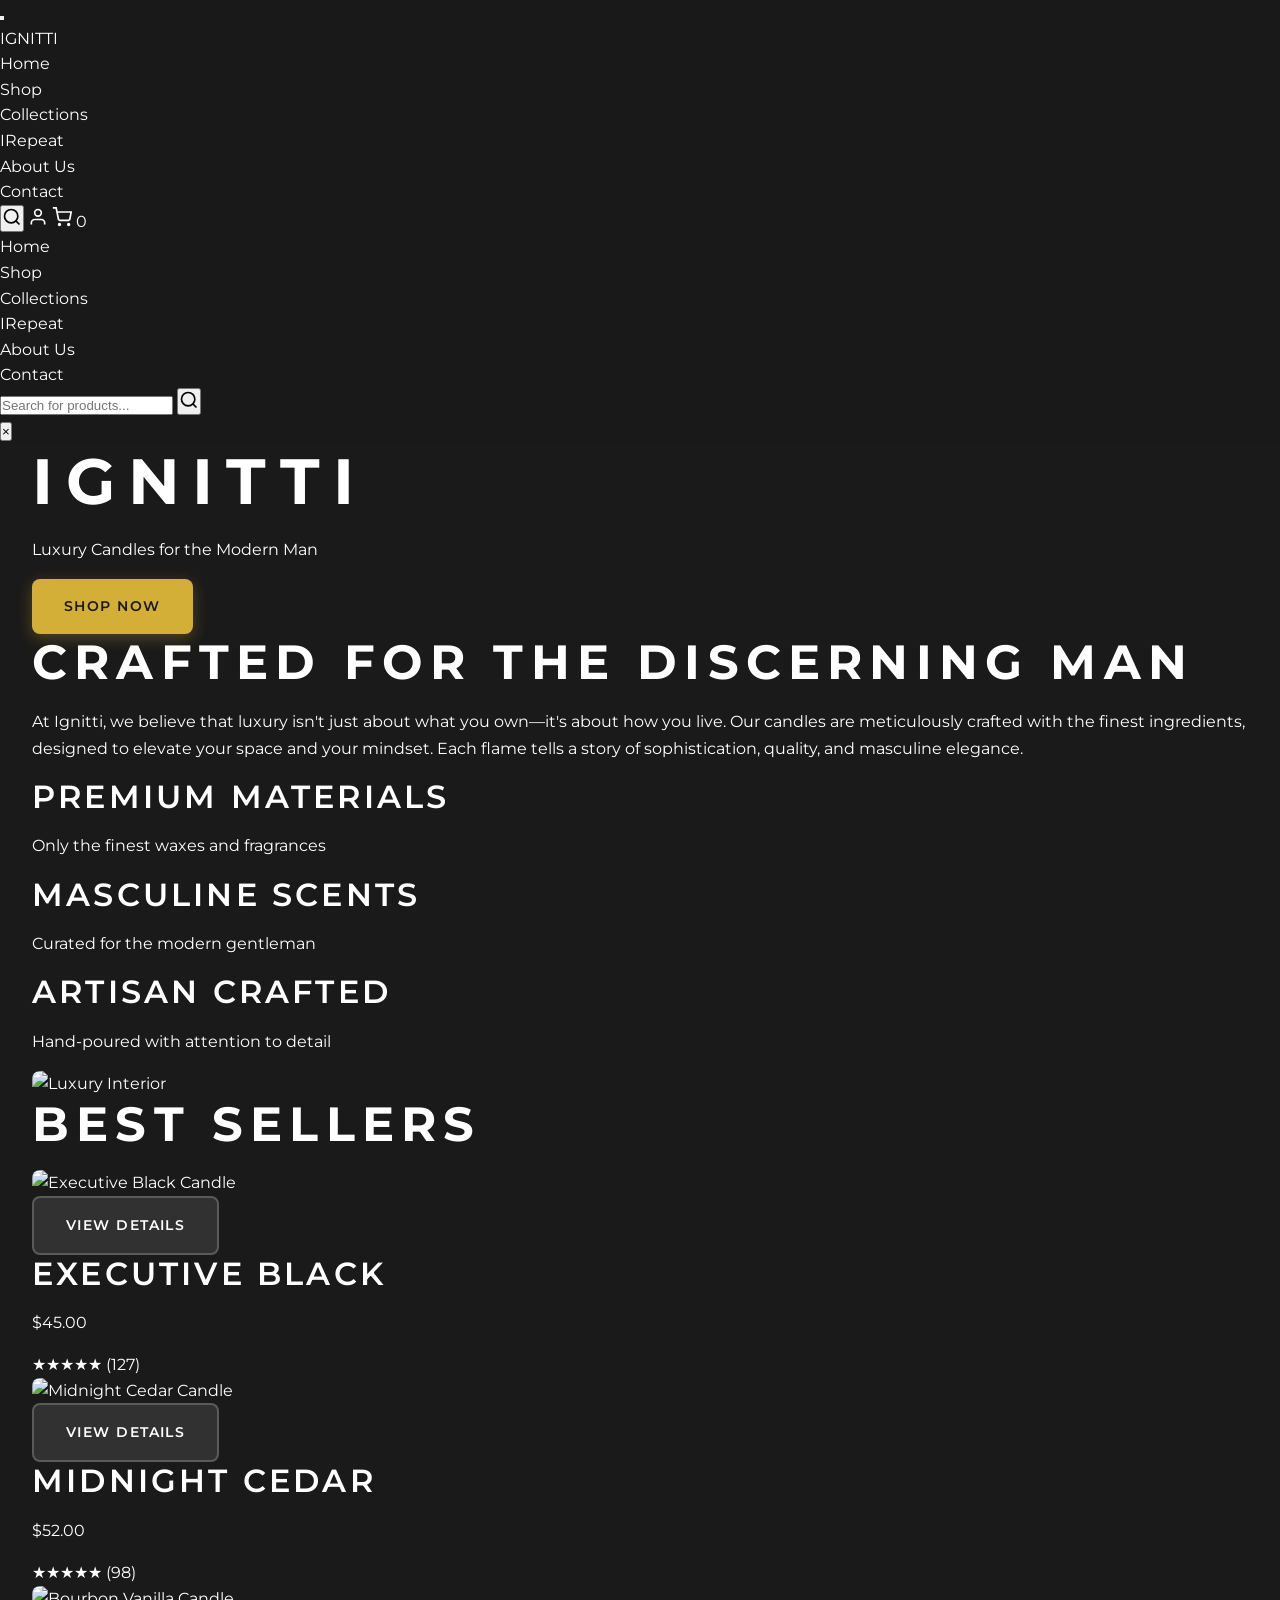
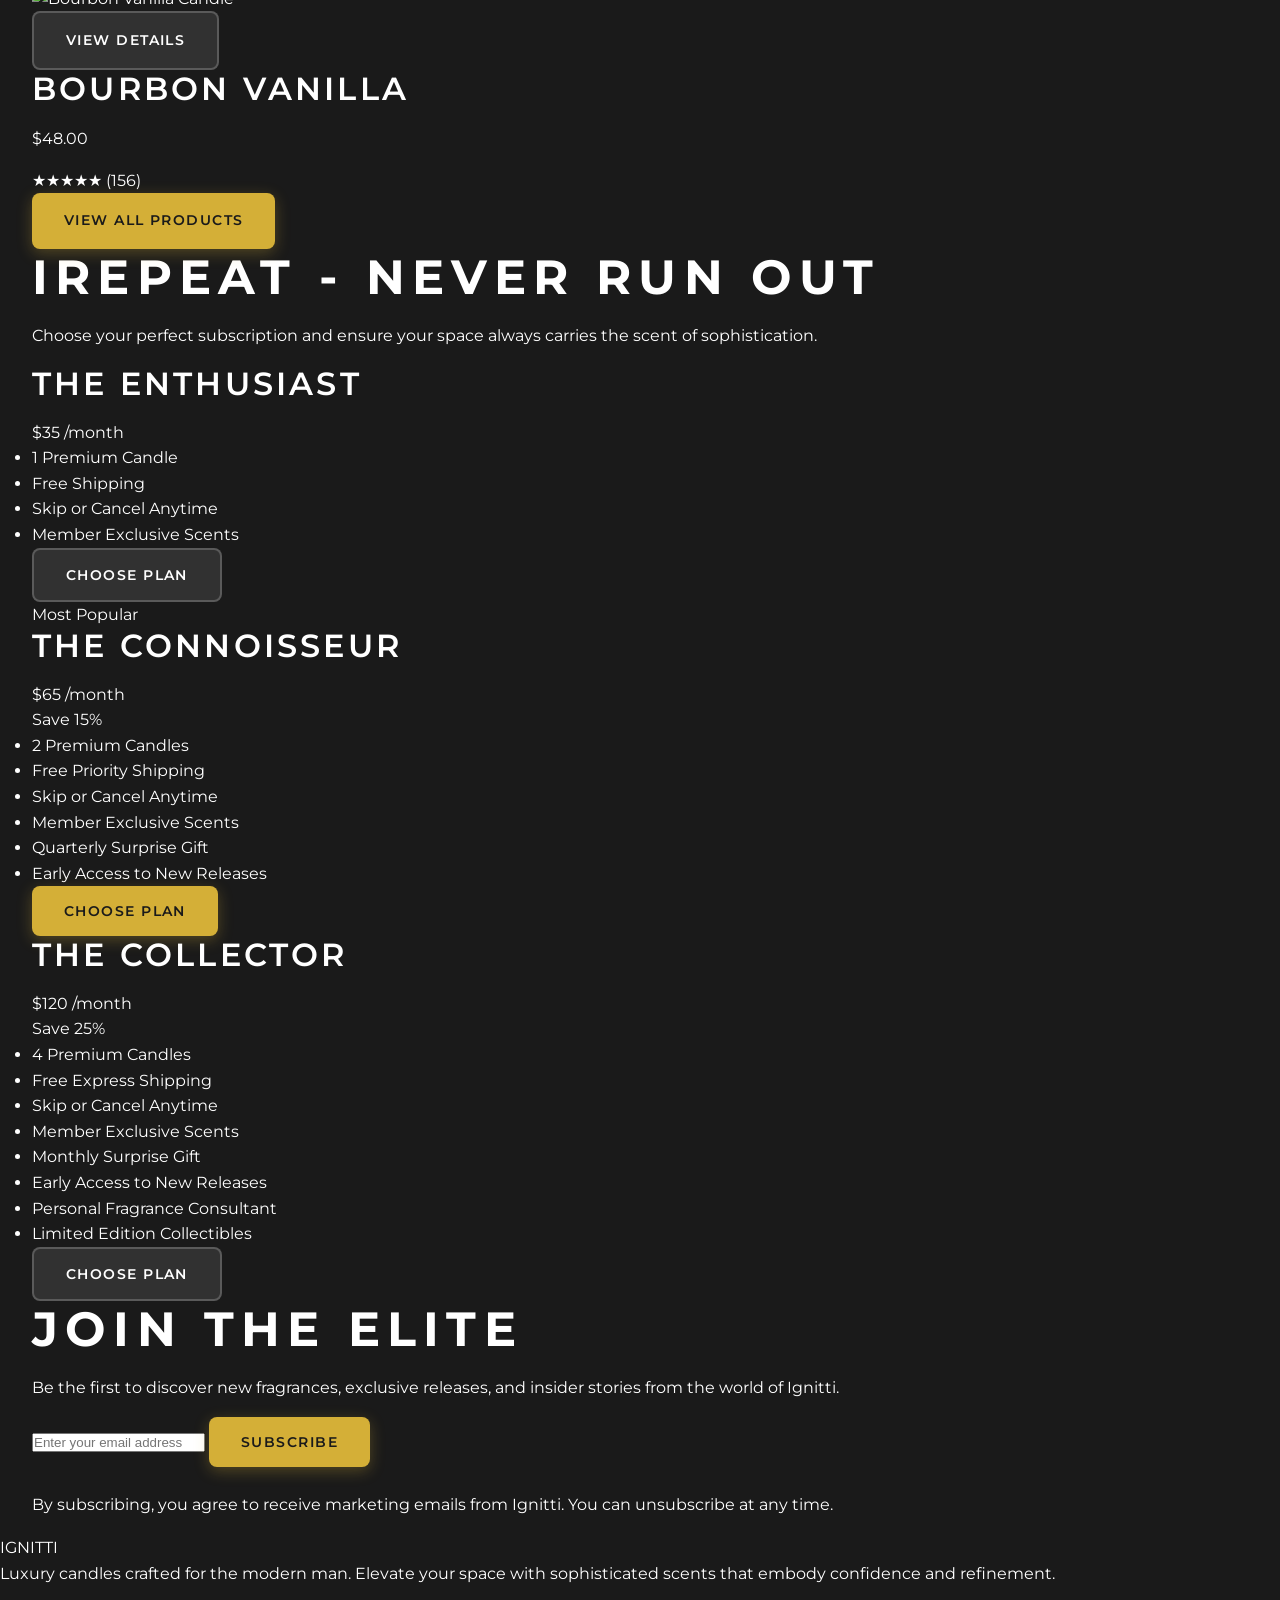
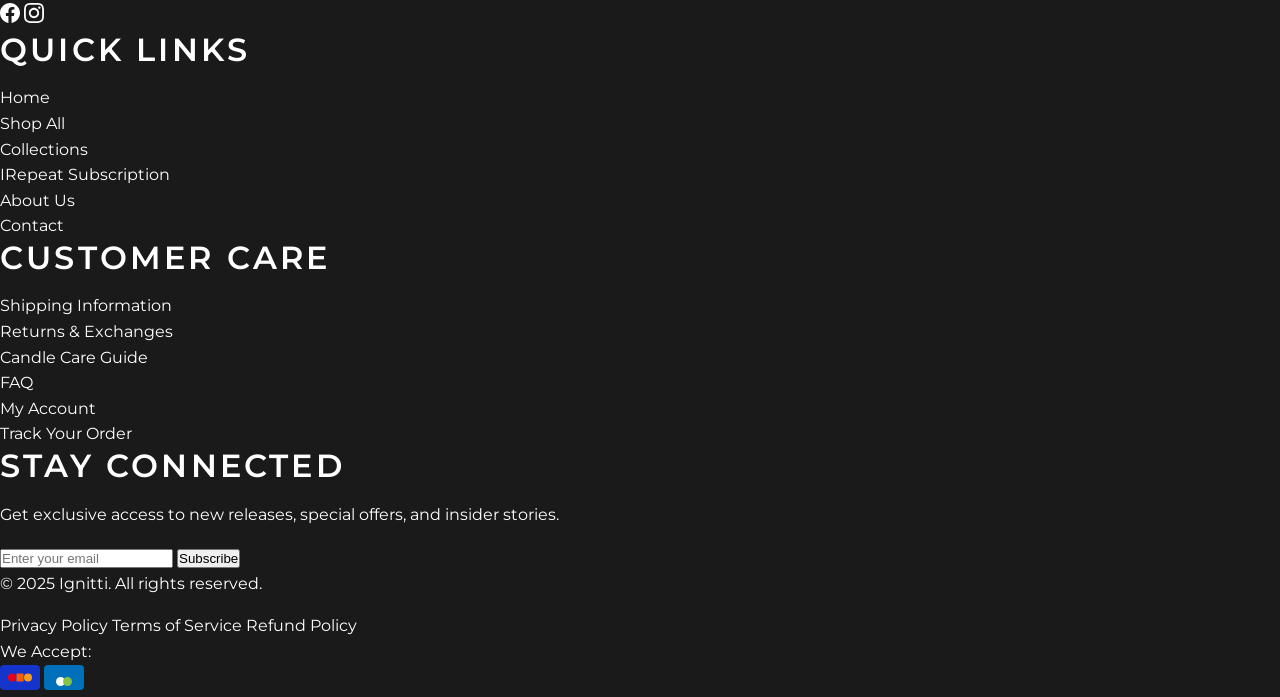
==== index.html @ 4b08cf84 "Set up basic website structure for selling luxury candles online Adds initial HTML structure, CSS li" ====
<!doctype html>
<html class="no-js" lang="en">
  <head>
    <meta charset="utf-8">
    <meta http-equiv="X-UA-Compatible" content="IE=edge">
    <meta name="viewport" content="width=device-width,initial-scale=1">
    <meta name="theme-color" content="#1a1a1a">
    
    <title>IGNITTI - Luxury Candles for the Modern Man</title>
    <meta name="description" content="Luxury candles crafted for the modern man. Elevate your space with sophisticated scents that embody confidence and refinement.">
    
    <link href="https://fonts.googleapis.com/css2?family=Montserrat:wght@300;400;500;600;700&family=Playfair+Display:wght@400;500;600&display=swap" rel="stylesheet">
    <link rel="stylesheet" href="assets/base.css">
    
    <script>document.documentElement.className = document.documentElement.className.replace('no-js', 'js');</script>
  </head>

  <body class="gradient">
    <!-- Header -->
    <header class="site-header" id="shopify-section-header">
      <div class="header-container">
        <div class="header-content">
          <!-- Mobile Menu Toggle -->
          <button class="mobile-menu-toggle" aria-label="Toggle navigation">
            <span class="hamburger-line"></span>
            <span class="hamburger-line"></span>
            <span class="hamburger-line"></span>
          </button>
          
          <!-- Logo -->
          <div class="header-logo">
            <a href="/" class="logo-link">
              <span class="logo-text">IGNITTI</span>
            </a>
          </div>
          
          <!-- Navigation -->
          <nav class="header-nav" role="navigation">
            <ul class="nav-list">
              <li class="nav-item">
                <a href="/" class="nav-link active">Home</a>
              </li>
              <li class="nav-item">
                <a href="#" class="nav-link">Shop</a>
              </li>
              <li class="nav-item">
                <a href="#" class="nav-link">Collections</a>
              </li>
              <li class="nav-item">
                <a href="#" class="nav-link">IRepeat</a>
              </li>
              <li class="nav-item">
                <a href="#" class="nav-link">About Us</a>
              </li>
              <li class="nav-item">
                <a href="#" class="nav-link">Contact</a>
              </li>
            </ul>
          </nav>
          
          <!-- Header Actions -->
          <div class="header-actions">
            <!-- Search -->
            <button class="header-action search-toggle" aria-label="Search">
              <svg width="20" height="20" viewBox="0 0 24 24" fill="none" stroke="currentColor" stroke-width="2">
                <circle cx="11" cy="11" r="8"></circle>
                <path d="m21 21-4.35-4.35"></path>
              </svg>
            </button>
            
            <!-- Account -->
            <a href="#" class="header-action" aria-label="Account">
              <svg width="20" height="20" viewBox="0 0 24 24" fill="none" stroke="currentColor" stroke-width="2">
                <path d="M20 21v-2a4 4 0 0 0-4-4H8a4 4 0 0 0-4 4v2"></path>
                <circle cx="12" cy="7" r="4"></circle>
              </svg>
            </a>
            
            <!-- Cart -->
            <a href="#" class="header-action cart-link" aria-label="Cart">
              <svg width="20" height="20" viewBox="0 0 24 24" fill="none" stroke="currentColor" stroke-width="2">
                <path d="M9 22C9.55228 22 10 21.5523 10 21C10 20.4477 9.55228 20 9 20C8.44772 20 8 20.4477 8 21C8 21.5523 8.44772 22 9 22Z"></path>
                <path d="M20 22C20.5523 22 21 21.5523 21 21C21 20.4477 20.5523 20 20 20C19.4477 20 19 20.4477 19 21C19 21.5523 19.4477 22 20 22Z"></path>
                <path d="M1 1H5L7.68 14.39C7.77144 14.8504 8.02191 15.264 8.38755 15.5583C8.75318 15.8526 9.2107 16.009 9.68 16H19.4C19.8693 16.009 20.3268 15.8526 20.6925 15.5583C21.0581 15.264 21.3086 14.8504 21.4 14.39L23 6H6"></path>
              </svg>
              <span class="cart-count" id="cart-count">0</span>
            </a>
          </div>
        </div>
      </div>
      
      <!-- Mobile Navigation Overlay -->
      <div class="mobile-nav-overlay">
        <div class="mobile-nav-content">
          <ul class="mobile-nav-list">
            <li class="mobile-nav-item">
              <a href="/" class="mobile-nav-link">Home</a>
            </li>
            <li class="mobile-nav-item">
              <a href="#" class="mobile-nav-link">Shop</a>
            </li>
            <li class="mobile-nav-item">
              <a href="#" class="mobile-nav-link">Collections</a>
            </li>
            <li class="mobile-nav-item">
              <a href="#" class="mobile-nav-link">IRepeat</a>
            </li>
            <li class="mobile-nav-item">
              <a href="#" class="mobile-nav-link">About Us</a>
            </li>
            <li class="mobile-nav-item">
              <a href="#" class="mobile-nav-link">Contact</a>
            </li>
          </ul>
        </div>
      </div>
      
      <!-- Search Overlay -->
      <div class="search-overlay">
        <div class="search-content">
          <form class="search-form">
            <input type="search" 
                   placeholder="Search for products..." 
                   class="search-input"
                   autocomplete="off">
            <button type="submit" class="search-submit">
              <svg width="20" height="20" viewBox="0 0 24 24" fill="none" stroke="currentColor" stroke-width="2">
                <circle cx="11" cy="11" r="8"></circle>
                <path d="m21 21-4.35-4.35"></path>
              </svg>
            </button>
          </form>
          <button class="search-close" aria-label="Close search">×</button>
        </div>
      </div>
    </header>

    <main id="MainContent" class="content-for-layout focus-none" role="main" tabindex="-1">
      <!-- Hero Section -->
      <section class="hero-section" style="background-image: url('https://pixabay.com/get/g760ccb6429162df9e33707add3f761a91736d574242bcb1220f32f20415965ff10d058bb8c8031f6fa011630a4838ab74e109e47c470d92a07f0579962cf11f6_1280.jpg');">
        <div class="hero-overlay"></div>
        <div class="hero-content">
          <div class="container">
            <h1 class="hero-title">IGNITTI</h1>
            <p class="hero-subtitle">Luxury Candles for the Modern Man</p>
            <a href="#" class="btn btn-primary hero-cta">SHOP NOW</a>
          </div>
        </div>
      </section>

      <!-- Brand Intro Section -->
      <section class="brand-intro">
        <div class="container">
          <div class="brand-intro-content">
            <div class="brand-intro-text">
              <h2 class="section-title">Crafted for the Discerning Man</h2>
              <p class="section-description">
                At Ignitti, we believe that luxury isn't just about what you own—it's about how you live. Our candles are meticulously crafted with the finest ingredients, designed to elevate your space and your mindset. Each flame tells a story of sophistication, quality, and masculine elegance.
              </p>
              <div class="brand-values">
                <div class="value-item">
                  <h3>Premium Materials</h3>
                  <p>Only the finest waxes and fragrances</p>
                </div>
                <div class="value-item">
                  <h3>Masculine Scents</h3>
                  <p>Curated for the modern gentleman</p>
                </div>
                <div class="value-item">
                  <h3>Artisan Crafted</h3>
                  <p>Hand-poured with attention to detail</p>
                </div>
              </div>
            </div>
            <div class="brand-intro-image">
              <img src="https://pixabay.com/get/g0f8b012115de19234bd795aa81d985ce238e883dfae59824abcea5a19ccbf6aecc9e07775141aba9920651a6ae1cbbd40021f6e8ccf64f2b0e984de5e15c0a01_1280.jpg" alt="Luxury Interior" loading="lazy">
            </div>
          </div>
        </div>
      </section>

      <!-- Best Sellers Section -->
      <section class="best-sellers">
        <div class="container">
          <h2 class="section-title">Best Sellers</h2>
          <div class="products-grid">
            <!-- Product 1 -->
            <div class="product-card" data-aos="fade-up">
              <div class="product-image">
                <img src="https://pixabay.com/get/gfad2136b58a455806a11e97ce302661b7de94f94d4b7ec33eda41446ecce314e3939afc8419e80cc8cde7f511d921dc622987f04da41d285f77b34433b2740c7_1280.jpg" alt="Executive Black Candle" loading="lazy">
                <div class="product-overlay">
                  <a href="#" class="btn btn-secondary">View Details</a>
                </div>
              </div>
              <div class="product-info">
                <h3 class="product-title">Executive Black</h3>
                <p class="product-price">$45.00</p>
                <div class="product-rating">
                  <span class="stars">★★★★★</span>
                  <span class="rating-count">(127)</span>
                </div>
              </div>
            </div>

            <!-- Product 2 -->
            <div class="product-card" data-aos="fade-up" data-aos-delay="100">
              <div class="product-image">
                <img src="https://pixabay.com/get/g6765cbb170ac3a269ec888f4ce2f3f0dac735533a491534e5c188cdf6b23c892e2c55381898f4cfbe1ac9d137a6fd9c4be6a2cf93b1403fdb5b35bbee3f8f0c6_1280.jpg" alt="Midnight Cedar Candle" loading="lazy">
                <div class="product-overlay">
                  <a href="#" class="btn btn-secondary">View Details</a>
                </div>
              </div>
              <div class="product-info">
                <h3 class="product-title">Midnight Cedar</h3>
                <p class="product-price">$52.00</p>
                <div class="product-rating">
                  <span class="stars">★★★★★</span>
                  <span class="rating-count">(98)</span>
                </div>
              </div>
            </div>

            <!-- Product 3 -->
            <div class="product-card" data-aos="fade-up" data-aos-delay="200">
              <div class="product-image">
                <img src="https://pixabay.com/get/g2a460eb59f692f551041140379dee455f74b11841d9c055c6915541e4eeec5ba59bde92e7e3225d748c68cc944bea58c2d3622dba932f5e2c3636b557e072be4_1280.jpg" alt="Bourbon Vanilla Candle" loading="lazy">
                <div class="product-overlay">
                  <a href="#" class="btn btn-secondary">View Details</a>
                </div>
              </div>
              <div class="product-info">
                <h3 class="product-title">Bourbon Vanilla</h3>
                <p class="product-price">$48.00</p>
                <div class="product-rating">
                  <span class="stars">★★★★★</span>
                  <span class="rating-count">(156)</span>
                </div>
              </div>
            </div>
          </div>
          <div class="section-cta">
            <a href="#" class="btn btn-primary">View All Products</a>
          </div>
        </div>
      </section>

      <!-- Subscription Tiers Section -->
      <section class="subscription-tiers">
        <div class="container">
          <div class="section-header">
            <h2 class="section-title">IRepeat - Never Run Out</h2>
            <p class="section-description">
              Choose your perfect subscription and ensure your space always carries the scent of sophistication.
            </p>
          </div>
          
          <div class="tiers-grid">
            <!-- The Enthusiast -->
            <div class="tier-card">
              <div class="tier-header">
                <h3 class="tier-name">The Enthusiast</h3>
                <div class="tier-price">
                  <span class="price">$35</span>
                  <span class="period">/month</span>
                </div>
              </div>
              <div class="tier-features">
                <ul>
                  <li>1 Premium Candle</li>
                  <li>Free Shipping</li>
                  <li>Skip or Cancel Anytime</li>
                  <li>Member Exclusive Scents</li>
                </ul>
              </div>
              <button class="btn btn-secondary tier-btn">Choose Plan</button>
            </div>
            
            <!-- The Connoisseur (Most Popular) -->
            <div class="tier-card tier-popular">
              <div class="popular-badge">Most Popular</div>
              <div class="tier-header">
                <h3 class="tier-name">The Connoisseur</h3>
                <div class="tier-price">
                  <span class="price">$65</span>
                  <span class="period">/month</span>
                </div>
                <div class="tier-savings">Save 15%</div>
              </div>
              <div class="tier-features">
                <ul>
                  <li>2 Premium Candles</li>
                  <li>Free Priority Shipping</li>
                  <li>Skip or Cancel Anytime</li>
                  <li>Member Exclusive Scents</li>
                  <li>Quarterly Surprise Gift</li>
                  <li>Early Access to New Releases</li>
                </ul>
              </div>
              <button class="btn btn-primary tier-btn">Choose Plan</button>
            </div>
            
            <!-- The Collector -->
            <div class="tier-card">
              <div class="tier-header">
                <h3 class="tier-name">The Collector</h3>
                <div class="tier-price">
                  <span class="price">$120</span>
                  <span class="period">/month</span>
                </div>
                <div class="tier-savings">Save 25%</div>
              </div>
              <div class="tier-features">
                <ul>
                  <li>4 Premium Candles</li>
                  <li>Free Express Shipping</li>
                  <li>Skip or Cancel Anytime</li>
                  <li>Member Exclusive Scents</li>
                  <li>Monthly Surprise Gift</li>
                  <li>Early Access to New Releases</li>
                  <li>Personal Fragrance Consultant</li>
                  <li>Limited Edition Collectibles</li>
                </ul>
              </div>
              <button class="btn btn-secondary tier-btn">Choose Plan</button>
            </div>
          </div>
        </div>
      </section>

      <!-- Newsletter Signup Section -->
      <section class="newsletter-signup">
        <div class="container">
          <div class="newsletter-content">
            <h2 class="section-title">Join the Elite</h2>
            <p class="section-description">
              Be the first to discover new fragrances, exclusive releases, and insider stories from the world of Ignitti.
            </p>
            
            <form class="newsletter-form">
              <div class="form-group">
                <input type="email" 
                       placeholder="Enter your email address"
                       required
                       class="newsletter-input">
                <button type="submit" class="btn btn-primary newsletter-btn">
                  Subscribe
                </button>
              </div>
            </form>
            
            <p class="privacy-notice">
              By subscribing, you agree to receive marketing emails from Ignitti. 
              You can unsubscribe at any time.
            </p>
          </div>
        </div>
      </section>
    </main>

    <!-- Footer -->
    <footer class="site-footer">
      <div class="footer-container">
        <div class="footer-content">
          <!-- Company Info -->
          <div class="footer-section company-info">
            <div class="footer-logo">
              <span class="footer-logo-text">IGNITTI</span>
            </div>
            <p class="company-description">
              Luxury candles crafted for the modern man. Elevate your space with sophisticated scents that embody confidence and refinement.
            </p>
            <div class="social-links">
              <a href="#" class="social-link" aria-label="Facebook">
                <svg width="20" height="20" viewBox="0 0 24 24" fill="currentColor">
                  <path d="M24 12.073c0-6.627-5.373-12-12-12s-12 5.373-12 12c0 5.99 4.388 10.954 10.125 11.854v-8.385H7.078v-3.47h3.047V9.43c0-3.007 1.792-4.669 4.533-4.669 1.312 0 2.686.235 2.686.235v2.953H15.83c-1.491 0-1.956.925-1.956 1.874v2.25h3.328l-.532 3.47h-2.796v8.385C19.612 23.027 24 18.062 24 12.073z"/>
                </svg>
              </a>
              <a href="#" class="social-link" aria-label="Instagram">
                <svg width="20" height="20" viewBox="0 0 24 24" fill="currentColor">
                  <path d="M12 2.163c3.204 0 3.584.012 4.85.07 3.252.148 4.771 1.691 4.919 4.919.058 1.265.069 1.645.069 4.849 0 3.205-.012 3.584-.069 4.849-.149 3.225-1.664 4.771-4.919 4.919-1.266.058-1.644.07-4.85.07-3.204 0-3.584-.012-4.849-.07-3.26-.149-4.771-1.699-4.919-4.92-.058-1.265-.07-1.644-.07-4.849 0-3.204.013-3.583.07-4.849.149-3.227 1.664-4.771 4.919-4.919 1.266-.057 1.645-.069 4.849-.069zm0-2.163c-3.259 0-3.667.014-4.947.072-4.358.2-6.78 2.618-6.98 6.98-.059 1.281-.073 1.689-.073 4.948 0 3.259.014 3.668.072 4.948.2 4.358 2.618 6.78 6.98 6.98 1.281.058 1.689.072 4.948.072 3.259 0 3.668-.014 4.948-.072 4.354-.2 6.782-2.618 6.979-6.98.059-1.28.073-1.689.073-4.948 0-3.259-.014-3.667-.072-4.947-.196-4.354-2.617-6.78-6.979-6.98-1.281-.059-1.69-.073-4.949-.073zm0 5.838c-3.403 0-6.162 2.759-6.162 6.162s2.759 6.163 6.162 6.163 6.162-2.759 6.162-6.163c0-3.403-2.759-6.162-6.162-6.162zm0 10.162c-2.209 0-4-1.79-4-4 0-2.209 1.791-4 4-4s4 1.791 4 4c0 2.21-1.791 4-4 4zm6.406-11.845c-.796 0-1.441.645-1.441 1.44s.645 1.44 1.441 1.44c.795 0 1.439-.645 1.439-1.44s-.644-1.44-1.439-1.44z"/>
                </svg>
              </a>
            </div>
          </div>
          
          <!-- Quick Links -->
          <div class="footer-section">
            <h3 class="footer-title">Quick Links</h3>
            <ul class="footer-links">
              <li><a href="/">Home</a></li>
              <li><a href="#">Shop All</a></li>
              <li><a href="#">Collections</a></li>
              <li><a href="#">IRepeat Subscription</a></li>
              <li><a href="#">About Us</a></li>
              <li><a href="#">Contact</a></li>
            </ul>
          </div>
          
          <!-- Customer Care -->
          <div class="footer-section">
            <h3 class="footer-title">Customer Care</h3>
            <ul class="footer-links">
              <li><a href="#">Shipping Information</a></li>
              <li><a href="#">Returns & Exchanges</a></li>
              <li><a href="#">Candle Care Guide</a></li>
              <li><a href="#">FAQ</a></li>
              <li><a href="#">My Account</a></li>
              <li><a href="#">Track Your Order</a></li>
            </ul>
          </div>
          
          <!-- Newsletter -->
          <div class="footer-section newsletter-section">
            <h3 class="footer-title">Stay Connected</h3>
            <p class="newsletter-description">
              Get exclusive access to new releases, special offers, and insider stories.
            </p>
            
            <form class="footer-newsletter-form">
              <div class="newsletter-form-group">
                <input type="email" 
                       placeholder="Enter your email"
                       required
                       class="newsletter-email-input">
                <button type="submit" class="newsletter-submit-btn">
                  Subscribe
                </button>
              </div>
            </form>
          </div>
        </div>
        
        <!-- Footer Bottom -->
        <div class="footer-bottom">
          <div class="footer-bottom-content">
            <div class="copyright">
              <p>&copy; 2025 Ignitti. All rights reserved.</p>
            </div>
            
            <div class="footer-legal">
              <a href="#">Privacy Policy</a>
              <a href="#">Terms of Service</a>
              <a href="#">Refund Policy</a>
            </div>
            
            <div class="payment-methods">
              <span class="payment-text">We Accept:</span>
              <div class="payment-icons">
                <svg width="40" height="25" viewBox="0 0 40 25" fill="none">
                  <rect width="40" height="25" rx="4" fill="#1434CB"/>
                  <path d="M16.5 8.5h7v8h-7v-8z" fill="#FF5F00"/>
                  <circle cx="12" cy="12.5" r="4" fill="#EB001B"/>
                  <circle cx="28" cy="12.5" r="4" fill="#F79E1B"/>
                </svg>
                <svg width="40" height="25" viewBox="0 0 40 25" fill="none">
                  <rect width="40" height="25" rx="4" fill="#0070BA"/>
                  <path d="M12 16.5c0-2.5 2-4.5 4.5-4.5s4.5 2 4.5 4.5-2 4.5-4.5 4.5-4.5-2-4.5-4.5z" fill="white"/>
                  <path d="M19 16.5c0-2.5 2-4.5 4.5-4.5s4.5 2 4.5 4.5-2 4.5-4.5 4.5-4.5-2-4.5-4.5z" fill="#85C447"/>
                </svg>
              </div>
            </div>
          </div>
        </div>
      </div>
    </footer>

    <script src="assets/custom.js"></script>
  </body>
</html>
---- assets/base.css ----
/* ===== IGNITTI SHOPIFY THEME - BASE STYLES ===== */

/* CSS Reset & Base Styles */
*, *::before, *::after {
  box-sizing: border-box;
}

* {
  margin: 0;
  padding: 0;
}

html {
  scroll-behavior: smooth;
}

body {
  font-family: 'Montserrat', sans-serif;
  font-size: 16px;
  line-height: 1.6;
  color: #ffffff;
  background-color: #1a1a1a;
  overflow-x: hidden;
}

/* Typography */
h1, h2, h3, h4, h5, h6 {
  font-family: 'Montserrat', sans-serif;
  font-weight: 600;
  line-height: 1.2;
  margin-bottom: 1rem;
}

h1 {
  font-size: clamp(2.5rem, 5vw, 4rem);
  font-weight: 700;
  text-transform: uppercase;
  letter-spacing: 0.2em;
}

h2 {
  font-size: clamp(2rem, 4vw, 3rem);
  font-weight: 700;
  text-transform: uppercase;
  letter-spacing: 0.15em;
}

h3 {
  font-size: clamp(1.5rem, 3vw, 2rem);
  font-weight: 600;
  text-transform: uppercase;
  letter-spacing: 0.1em;
}

h4 {
  font-size: clamp(1.25rem, 2.5vw, 1.5rem);
  font-weight: 600;
}

h5 {
  font-size: clamp(1.1rem, 2vw, 1.25rem);
  font-weight: 500;
}

h6 {
  font-size: clamp(1rem, 1.5vw, 1.1rem);
  font-weight: 500;
}

p {
  margin-bottom: 1rem;
  line-height: 1.7;
}

a {
  color: inherit;
  text-decoration: none;
  transition: all 0.3s ease;
}

a:hover {
  color: #D4AF37;
}

/* Accent Typography */
.accent-text {
  font-family: 'Playfair Display', serif;
  font-style: italic;
}

.text-gold {
  color: #D4AF37;
}

.text-uppercase {
  text-transform: uppercase;
  letter-spacing: 0.1em;
}

/* Layout & Container */
.container {
  max-width: 1400px;
  margin: 0 auto;
  padding: 0 2rem;
}

@media (max-width: 768px) {
  .container {
    padding: 0 1rem;
  }
}

.section {
  padding: 5rem 0;
}

@media (max-width: 768px) {
  .section {
    padding: 3rem 0;
  }
}

/* Grid System */
.grid {
  display: grid;
  gap: 2rem;
}

.grid-1 { grid-template-columns: 1fr; }
.grid-2 { grid-template-columns: repeat(2, 1fr); }
.grid-3 { grid-template-columns: repeat(3, 1fr); }
.grid-4 { grid-template-columns: repeat(4, 1fr); }

@media (max-width: 768px) {
  .grid-2,
  .grid-3,
  .grid-4 {
    grid-template-columns: 1fr;
  }
}

/* Flexbox Utilities */
.flex {
  display: flex;
}

.flex-center {
  display: flex;
  align-items: center;
  justify-content: center;
}

.flex-between {
  display: flex;
  align-items: center;
  justify-content: space-between;
}

.flex-col {
  flex-direction: column;
}

.flex-wrap {
  flex-wrap: wrap;
}

/* Buttons */
.btn {
  display: inline-flex;
  align-items: center;
  justify-content: center;
  padding: 1rem 2rem;
  border: none;
  border-radius: 8px;
  font-family: 'Montserrat', sans-serif;
  font-size: 0.9rem;
  font-weight: 600;
  text-transform: uppercase;
  letter-spacing: 0.1em;
  text-decoration: none;
  cursor: pointer;
  transition: all 0.3s ease;
  position: relative;
  overflow: hidden;
  min-width: 140px;
}

.btn::before {
  content: '';
  position: absolute;
  top: 0;
  left: -100%;
  width: 100%;
  height: 100%;
  background: linear-gradient(90deg, transparent, rgba(255, 255, 255, 0.2), transparent);
  transition: left 0.5s;
}

.btn:hover::before {
  left: 100%;
}

.btn-primary {
  background: #D4AF37;
  color: #1a1a1a;
  box-shadow: 0 4px 15px rgba(212, 175, 55, 0.3);
}

.btn-primary:hover {
  background: #B8941F;
  color: #1a1a1a;
  transform: translateY(-2px);
  box-shadow: 0 8px 25px rgba(212, 175, 55, 0.4);
}

.btn-secondary {
  background: rgba(255, 255, 255, 0.1);
  color: #ffffff;
  border: 2px solid rgba(255, 255, 255, 0.2);
}

.btn-secondary:hover {
  background: rgba(212, 175, 55, 0.2);
  border-color: #D4AF37;
  color: #D4AF37;
  transform: translateY(-2px);
}

.btn-outline {
  background: transparent;
  color: #D4AF37;
  border: 2px solid #D4AF37;
}

.btn-outline:hover {
  background: #D4AF37;
  color: #1a1a1a;
  transform: translateY(-2px);
}

.btn-sm {
  padding: 0.75rem 1.5rem;
  font-size: 0.85rem;
  min-width: 120px;
}

.btn-lg {
  padding: 1.25rem 2.5rem;
  font-size: 1rem;
  min-width: 160px;
}

/* Cards */
.card {
  background: rgba(255, 255, 255, 0.05);
  border: 1px solid rgba(255, 255, 255, 0.1);
  border-radius: 12px;
  padding: 2rem;
  transition: all 0.3s ease;
  backdrop-filter: blur(10px);
}

.card:hover {
  transform: translateY(-5px);
  box-shadow: 0 20px 40px rgba(0, 0, 0, 0.3);
  border-color: rgba(212, 175, 55, 0.3);
}

.card-header {
  margin-bottom: 1.5rem;
}

.card-title {
  font-size: 1.5rem;
  font-weight: 600;
  margin-bottom: 0.5rem;
}

.card-content {
  margin-bottom: 1.5rem;
}

.card-footer {
  margin-top: auto;
  padding-top: 1rem;
  border-top: 1px solid rgba(255, 255, 255, 0.1);
}

/* Forms */
.form-group {
  margin-bottom: 1.5rem;
}

.form-label {
  display: block;
  font-family: 'Montserrat', sans-serif;
  font-size: 0.9rem;
  font-weight: 500;
  color: #D4AF37;
  text-transform: uppercase;
  letter-spacing: 0.1em;
  margin-bottom: 0.5rem;
}

.form-input,
.form-textarea,
.form-select {
  width: 100%;
  padding: 0.875rem 1rem;
  border: 1px solid rgba(255, 255, 255, 0.2);
  border-radius: 8px;
  background: rgba(255, 255, 255, 0.1);
  color: #ffffff;
  font-size: 1rem;
  transition: all 0.3s ease;
  backdrop-filter: blur(5px);
}

.form-input::placeholder,
.form-textarea::placeholder {
  color: rgba(255, 255, 255, 0.5);
}

.form-input:focus,
.form-textarea:focus,
.form-select:focus {
  outline: none;
  border-color: #D4AF37;
  background: rgba(255, 255, 255, 0.15);
  box-shadow: 0 0 0 3px rgba(212, 175, 55, 0.2);
}

.form-textarea {
  resize: vertical;
  min-height: 120px;
}

.form-select {
  cursor: pointer;
  background-image: url("data:image/svg+xml;charset=US-ASCII,<svg xmlns='http://www.w3.org/2000/svg' viewBox='0 0 4 5'><path fill='%23ffffff' d='M2 0L0 2h4zm0 5L0 3h4z'/></svg>");
  background-repeat: no-repeat;
  background-position: right 0.875rem center;
  background-size: 12px;
  padding-right: 2.5rem;
}

.form-select option {
  background: #1a1a1a;
  color: #ffffff;
}

.form-error {
  color: #f44336;
  font-size: 0.85rem;
  margin-top: 0.5rem;
}

.form-success {
  color: #4CAF50;
  font-size: 0.85rem;
  margin-top: 0.5rem;
}

/* Background Sections */
.bg-dark {
  background-color: #1a1a1a;
}

.bg-forest {
  background-color: #1E3A2B;
}

.bg-gradient {
  background: linear-gradient(135deg, #1a1a1a 0%, #1E3A2B 100%);
}

.bg-texture {
  background-image: 
    radial-gradient(circle at 1px 1px, rgba(255,255,255,0.1) 1px, transparent 0);
  background-size: 20px 20px;
}

/* Overlay */
.overlay {
  position: relative;
}

.overlay::before {
  content: '';
  position: absolute;
  top: 0;
  left: 0;
  width: 100%;
  height: 100%;
  background: rgba(26, 26, 26, 0.7);
  z-index: 1;
}

.overlay > * {
  position: relative;
  z-index: 2;
}

/* Images */
img {
  max-width: 100%;
  height: auto;
  border-radius: 8px;
}

.img-cover {
  object-fit: cover;
  width: 100%;
  height: 100%;
}

.img-contain {
  object-fit: contain;
  width: 100%;
  height: 100%;
}

/* Visibility Utilities */
.visually-hidden {
  position: absolute !important;
  width: 1px !important;
  height: 1px !important;
  padding: 0 !important;
  margin: -1px !important;
  overflow: hidden !important;
  clip: rect(0, 0, 0, 0) !important;
  white-space: nowrap !important;
  border: 0 !important;
}

.hide-mobile {
  display: block;
}

.hide-desktop {
  display: none;
}

@media (max-width: 768px) {
  .hide-mobile {
    display: none;
  }
  
  .hide-desktop {
    display: block;
  }
}

/* Animations */
@keyframes fadeIn {
  from {
    opacity: 0;
  }
  to {
    opacity: 1;
  }
}

@keyframes fadeInUp {
  from {
    opacity: 0;
    transform: translateY(30px);
  }
  to {
    opacity: 1;
    transform: translateY(0);
  }
}

@keyframes fadeInLeft {
  from {
    opacity: 0;
    transform: translateX(-30px);
  }
  to {
    opacity: 1;
    transform: translateX(0);
  }
}

@keyframes fadeInRight {
  from {
    opacity: 0;
    transform: translateX(30px);
  }
  to {
    opacity: 1;
    transform: translateX(0);
  }
}

@keyframes slideUp {
  from {
    transform: translateY(100%);
  }
  to {
    transform: translateY(0);
  }
}

@keyframes pulse {
  0%, 100% {
    transform: scale(1);
  }
  50% {
    transform: scale(1.05);
  }
}

.animate-fade-in {
  animation: fadeIn 0.6s ease-out;
}

.animate-fade-in-up {
  animation: fadeInUp 0.8s ease-out;
}

.animate-fade-in-left {
  animation: fadeInLeft 0.8s ease-out;
}

.animate-fade-in-right {
  animation: fadeInRight 0.8s ease-out;
}

.animate-pulse {
  animation: pulse 2s infinite;
}

/* Loading States */
.loading {
  position: relative;
  overflow: hidden;
}

.loading::after {
  content: '';
  position: absolute;
  top: 0;
  left: -100%;
  width: 100%;
  height: 100%;
  background: linear-gradient(90deg, transparent, rgba(255, 255, 255, 0.1), transparent);
  animation: loading 1.5s infinite;
}

@keyframes loading {
  0% {
    left: -100%;
  }
  100% {
    left: 100%;
  }
}

/* Spacing Utilities */
.m-0 { margin: 0; }
.m-1 { margin: 0.5rem; }
.m-2 { margin: 1rem; }
.m-3 { margin: 1.5rem; }
.m-4 { margin: 2rem; }
.m-5 { margin: 3rem; }

.mt-0 { margin-top: 0; }
.mt-1 { margin-top: 0.5rem; }
.mt-2 { margin-top: 1rem; }
.mt-3 { margin-top: 1.5rem; }
.mt-4 { margin-top: 2rem; }
.mt-5 { margin-top: 3rem; }

.mb-0 { margin-bottom: 0; }
.mb-1 { margin-bottom: 0.5rem; }
.mb-2 { margin-bottom: 1rem; }
.mb-3 { margin-bottom: 1.5rem; }
.mb-4 { margin-bottom: 2rem; }
.mb-5 { margin-bottom: 3rem; }

.p-0 { padding: 0; }
.p-1 { padding: 0.5rem; }
.p-2 { padding: 1rem; }
.p-3 { padding: 1.5rem; }
.p-4 { padding: 2rem; }
.p-5 { padding: 3rem; }

.pt-0 { padding-top: 0; }
.pt-1 { padding-top: 0.5rem; }
.pt-2 { padding-top: 1rem; }
.pt-3 { padding-top: 1.5rem; }
.pt-4 { padding-top: 2rem; }
.pt-5 { padding-top: 3rem; }

.pb-0 { padding-bottom: 0; }
.pb-1 { padding-bottom: 0.5rem; }
.pb-2 { padding-bottom: 1rem; }
.pb-3 { padding-bottom: 1.5rem; }
.pb-4 { padding-bottom: 2rem; }
.pb-5 { padding-bottom: 3rem; }

/* Text Alignment */
.text-left { text-align: left; }
.text-center { text-align: center; }
.text-right { text-align: right; }

/* Display Utilities */
.d-none { display: none; }
.d-block { display: block; }
.d-inline { display: inline; }
.d-inline-block { display: inline-block; }
.d-flex { display: flex; }
.d-grid { display: grid; }

/* Position Utilities */
.position-relative { position: relative; }
.position-absolute { position: absolute; }
.position-fixed { position: fixed; }
.position-sticky { position: sticky; }

/* Z-index Utilities */
.z-1 { z-index: 1; }
.z-10 { z-index: 10; }
.z-100 { z-index: 100; }
.z-1000 { z-index: 1000; }

/* Opacity Utilities */
.opacity-0 { opacity: 0; }
.opacity-25 { opacity: 0.25; }
.opacity-50 { opacity: 0.5; }
.opacity-75 { opacity: 0.75; }
.opacity-100 { opacity: 1; }

/* Transform Utilities */
.transform-none { transform: none; }
.scale-95 { transform: scale(0.95); }
.scale-100 { transform: scale(1); }
.scale-105 { transform: scale(1.05); }
.scale-110 { transform: scale(1.1); }

/* Transition Utilities */
.transition { transition: all 0.3s ease; }
.transition-fast { transition: all 0.15s ease; }
.transition-slow { transition: all 0.5s ease; }

/* Border Radius */
.rounded-none { border-radius: 0; }
.rounded-sm { border-radius: 4px; }
.rounded { border-radius: 8px; }
.rounded-lg { border-radius: 12px; }
.rounded-xl { border-radius: 16px; }
.rounded-full { border-radius: 50%; }

/* Box Shadow */
.shadow-none { box-shadow: none; }
.shadow-sm { box-shadow: 0 2px 4px rgba(0, 0, 0, 0.1); }
.shadow { box-shadow: 0 4px 8px rgba(0, 0, 0, 0.15); }
.shadow-lg { box-shadow: 0 8px 16px rgba(0, 0, 0, 0.2); }
.shadow-xl { box-shadow: 0 16px 32px rgba(0, 0, 0, 0.25); }

/* Scrollbar Styling */
::-webkit-scrollbar {
  width: 8px;
}

::-webkit-scrollbar-track {
  background: #1a1a1a;
}

::-webkit-scrollbar-thumb {
  background: #D4AF37;
  border-radius: 4px;
}

::-webkit-scrollbar-thumb:hover {
  background: #B8941F;
}

/* Focus Styles */
.focus-none {
  outline: none;
}

.focus-visible:focus-visible {
  outline: 2px solid #D4AF37;
  outline-offset: 2px;
}

/* Selection Styles */
::selection {
  background: #D4AF37;
  color: #1a1a1a;
}

::-moz-selection {
  background: #D4AF37;
  color: #1a1a1a;
}

/* Print Styles */
@media print {
  * {
    background: transparent !important;
    color: black !important;
    box-shadow: none !important;
    text-shadow: none !important;
  }
  
  a, a:visited {
    text-decoration: underline;
  }
  
  a[href]:after {
    content: " (" attr(href) ")";
  }
  
  abbr[title]:after {
    content: " (" attr(title) ")";
  }
  
  .no-print {
    display: none !important;
  }
}

/* High Contrast Mode Support */
@media (prefers-contrast: high) {
  .btn-primary {
    border: 2px solid #D4AF37;
  }
  
  .btn-secondary {
    border: 2px solid #ffffff;
  }
  
  .card {
    border: 2px solid rgba(255, 255, 255, 0.3);
  }
}

/* Reduced Motion Support */
@media (prefers-reduced-motion: reduce) {
  *,
  *::before,
  *::after {
    animation-duration: 0.01ms !important;
    animation-iteration-count: 1 !important;
    transition-duration: 0.01ms !important;
    scroll-behavior: auto !important;
  }
}

/* Dark Mode Support (if needed) */
@media (prefers-color-scheme: dark) {
  /* Theme is already dark, but we can adjust if needed */
}
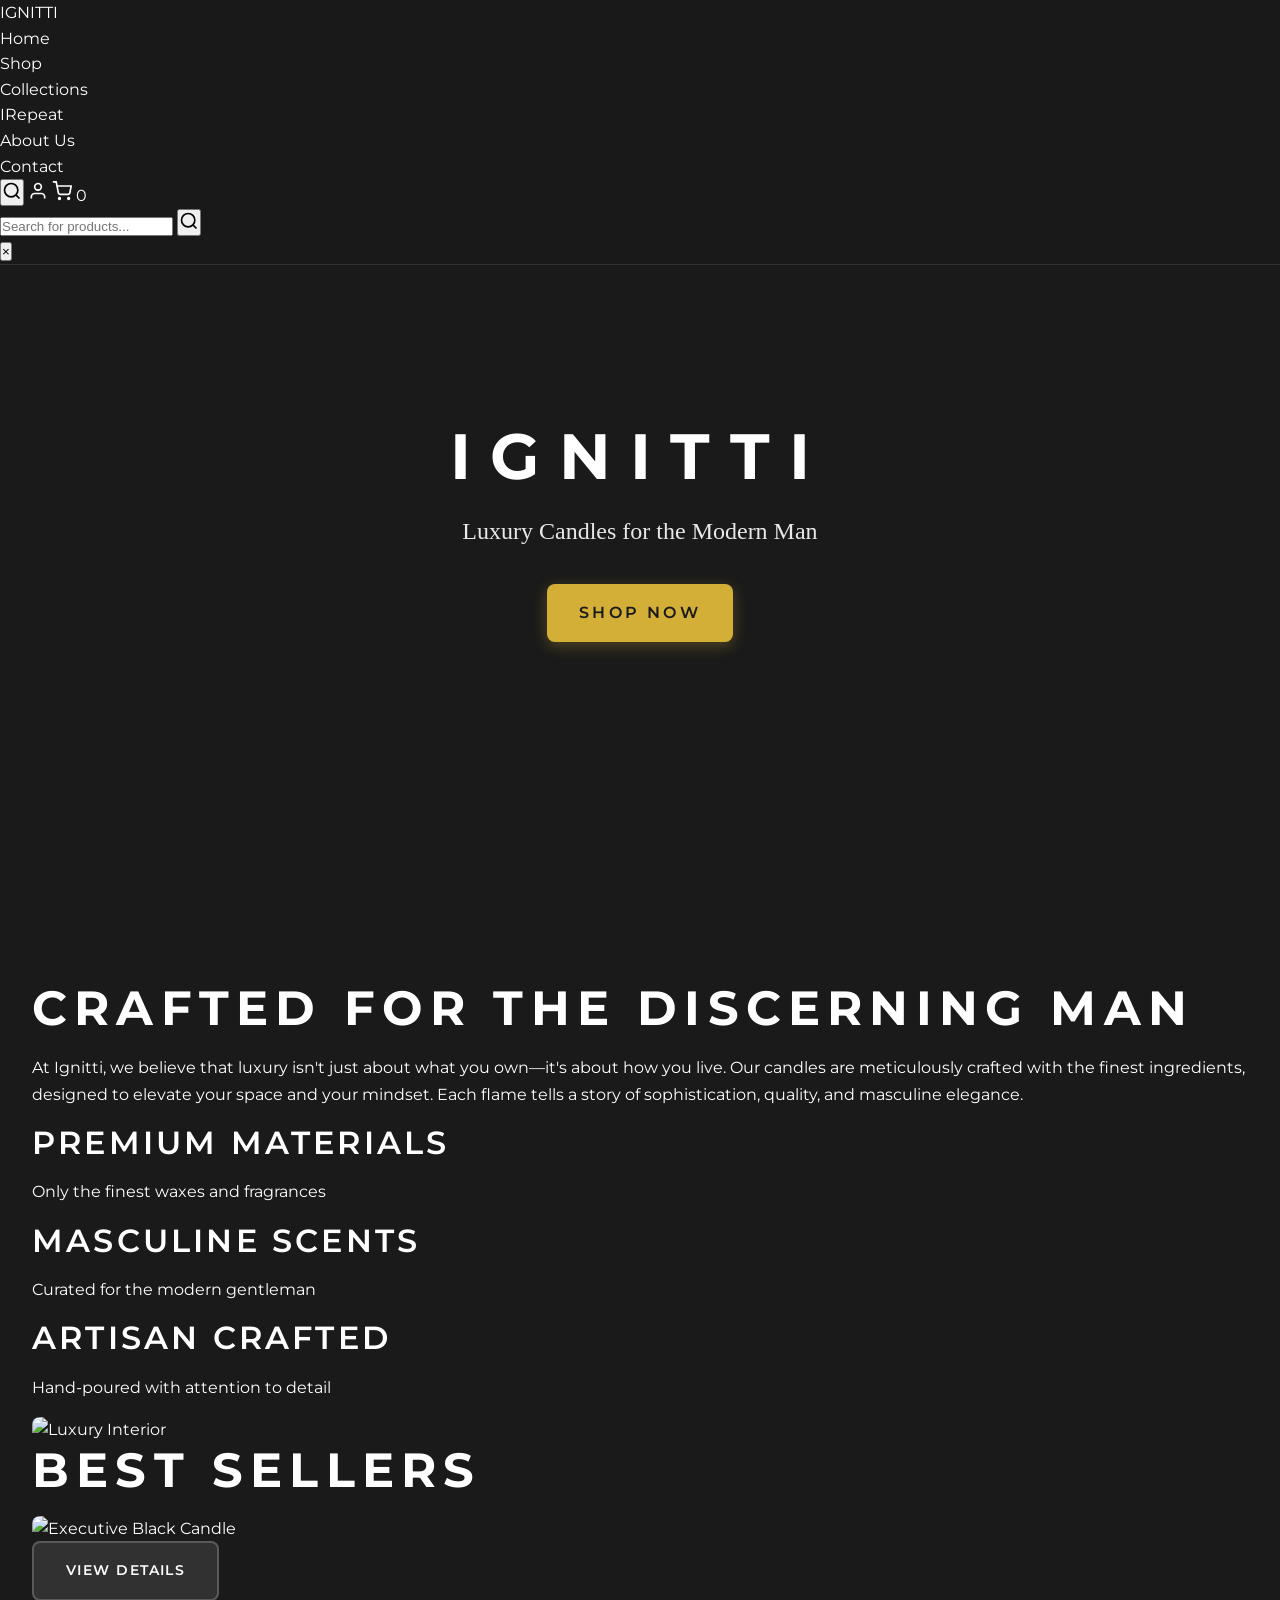
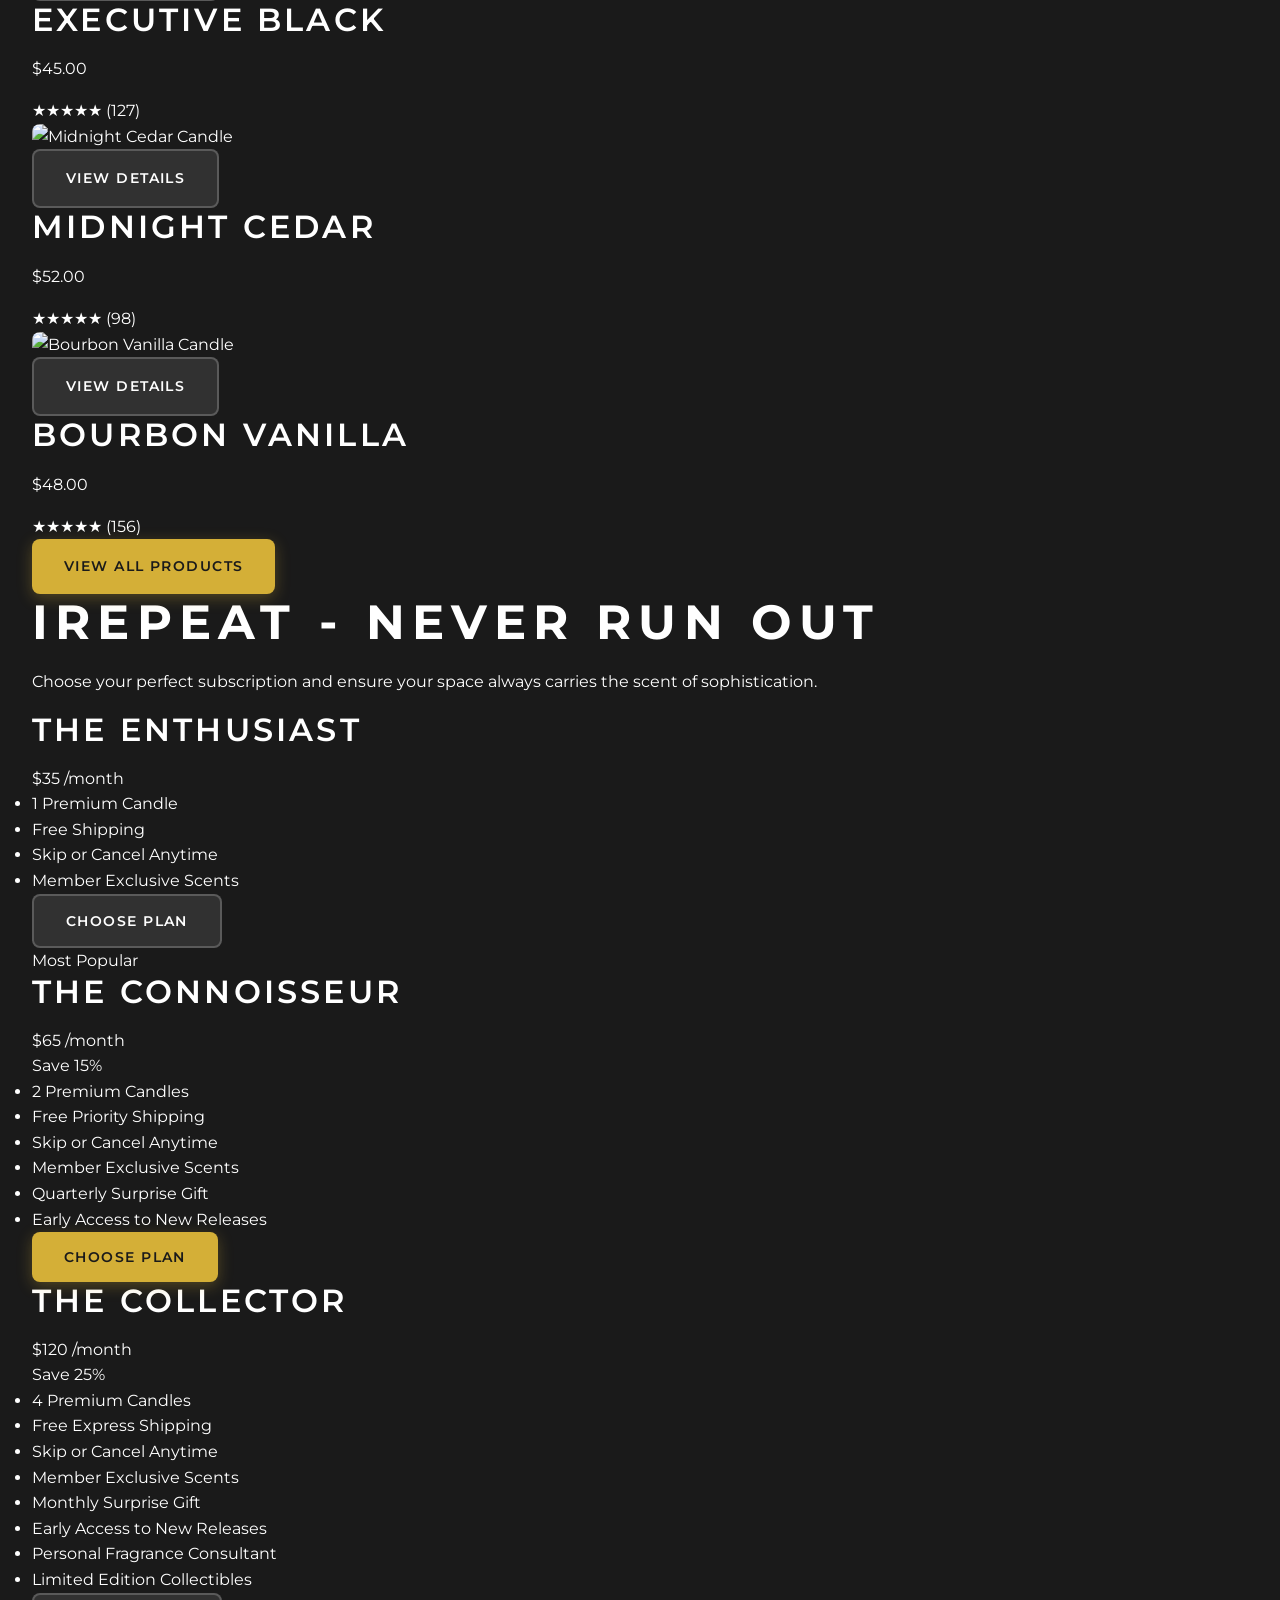
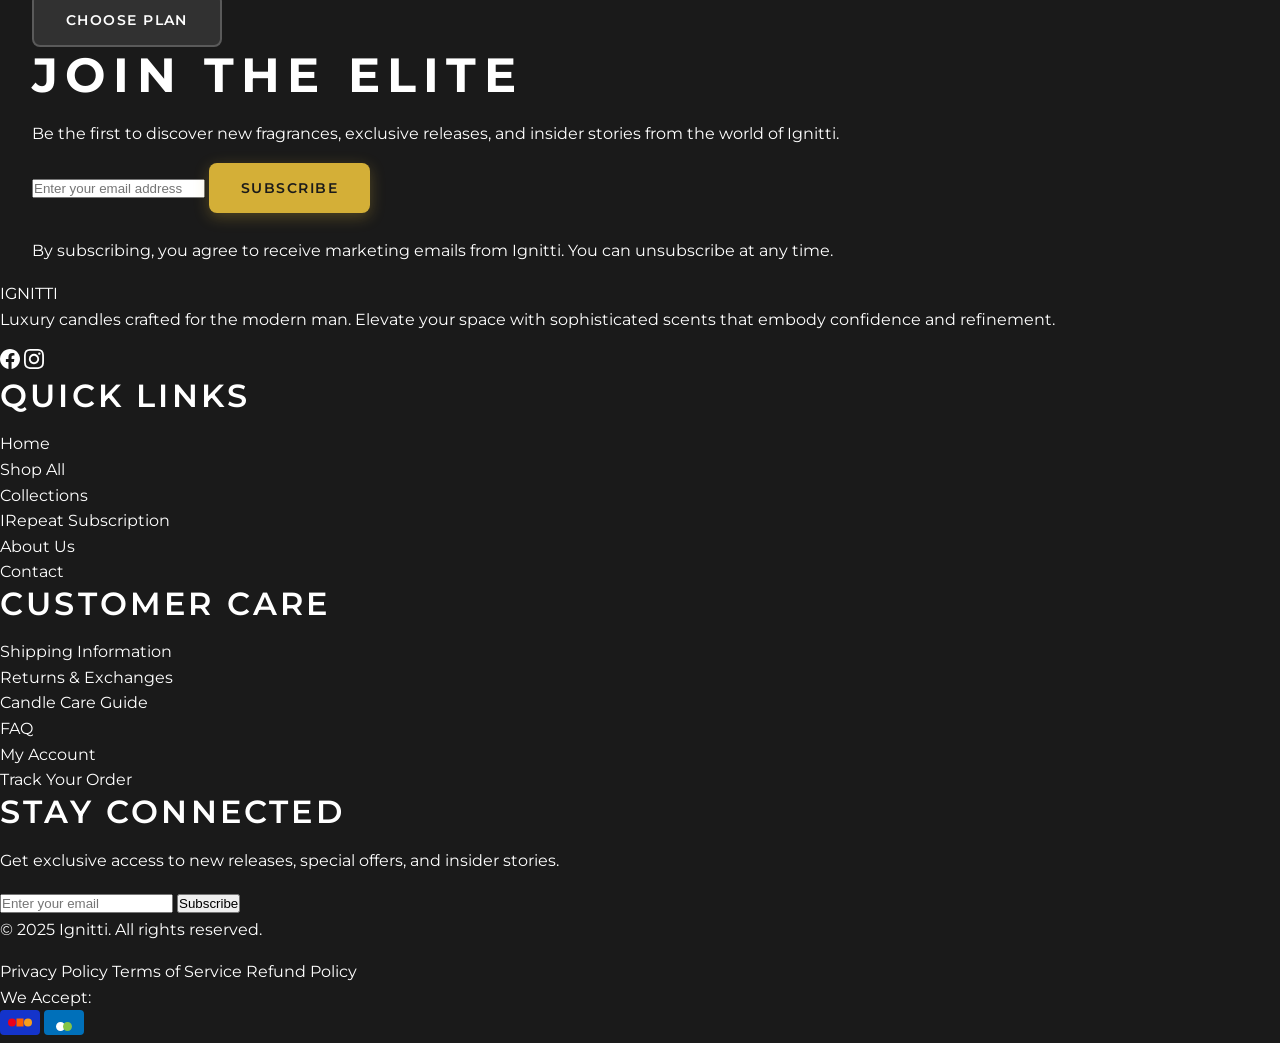
==== commit fe50ad51: "Improve the website layout and mobile navigation for a better user experience Adds inline CSS for in" ====
--- a/index.html
+++ b/index.html
@@ -11,6 +11,124 @@
     
     <link href="https://fonts.googleapis.com/css2?family=Montserrat:wght@300;400;500;600;700&family=Playfair+Display:wght@400;500;600&display=swap" rel="stylesheet">
     <link rel="stylesheet" href="assets/base.css">
+    
+    <style>
+      /* Inline critical CSS to fix layout immediately */
+      body {
+        padding-top: 80px !important;
+        margin: 0;
+        overflow-x: hidden;
+      }
+      
+      .site-header {
+        position: fixed;
+        top: 0;
+        left: 0;
+        width: 100%;
+        background: rgba(26, 26, 26, 0.95);
+        backdrop-filter: blur(10px);
+        border-bottom: 1px solid rgba(255, 255, 255, 0.1);
+        z-index: 1000;
+        transition: all 0.3s ease;
+      }
+      
+      .mobile-nav-overlay {
+        display: none;
+      }
+      
+      .mobile-menu-toggle {
+        display: none;
+        flex-direction: column;
+        background: none;
+        border: none;
+        cursor: pointer;
+        padding: 0.5rem;
+        gap: 4px;
+      }
+      
+      .hamburger-line {
+        width: 24px;
+        height: 2px;
+        background: white;
+        transition: all 0.3s ease;
+      }
+      
+      .hero-section {
+        position: relative;
+        height: 100vh;
+        background-image: url('https://pixabay.com/get/g760ccb6429162df9e33707add3f761a91736d574242bcb1220f32f20415965ff10d058bb8c8031f6fa011630a4838ab74e109e47c470d92a07f0579962cf11f6_1280.jpg');
+        background-size: cover;
+        background-position: center;
+        display: flex;
+        align-items: center;
+        justify-content: center;
+        color: white;
+      }
+
+      .hero-overlay {
+        position: absolute;
+        top: 0;
+        left: 0;
+        width: 100%;
+        height: 100%;
+        background: rgba(26, 26, 26, 0.7);
+        z-index: 1;
+      }
+
+      .hero-content {
+        position: relative;
+        z-index: 2;
+        text-align: center;
+        animation: fadeInUp 1s ease-out;
+      }
+
+      .hero-title {
+        font-family: 'Montserrat', sans-serif;
+        font-size: 4rem;
+        font-weight: 700;
+        letter-spacing: 0.3em;
+        margin-bottom: 1rem;
+        text-transform: uppercase;
+      }
+
+      .hero-subtitle {
+        font-family: 'Playfair Display', serif;
+        font-size: 1.5rem;
+        font-weight: 400;
+        margin-bottom: 2rem;
+        opacity: 0.9;
+      }
+
+      .hero-cta {
+        font-size: 1rem;
+        padding: 1rem 2rem;
+        letter-spacing: 0.2em;
+      }
+
+      @media (max-width: 768px) {
+        .hero-title {
+          font-size: 2.5rem;
+        }
+        
+        .hero-subtitle {
+          font-size: 1.2rem;
+        }
+      }
+      
+      @media (max-width: 768px) {
+        body {
+          padding-top: 70px !important;
+        }
+        
+        .mobile-menu-toggle {
+          display: flex !important;
+        }
+        
+        .header-nav {
+          display: none !important;
+        }
+      }
+    </style>
     
     <script>document.documentElement.className = document.documentElement.className.replace('no-js', 'js');</script>
   </head>
@@ -464,6 +582,105 @@
       </div>
     </footer>
 
-    <script src="assets/custom.js"></script>
+    <script>
+      // Simple mobile menu functionality
+      document.addEventListener('DOMContentLoaded', function() {
+        const mobileMenuToggle = document.querySelector('.mobile-menu-toggle');
+        const mobileNavOverlay = document.querySelector('.mobile-nav-overlay');
+        const searchToggle = document.querySelector('.search-toggle');
+        const searchOverlay = document.querySelector('.search-overlay');
+        const searchClose = document.querySelector('.search-close');
+
+        // Mobile menu toggle
+        if (mobileMenuToggle && mobileNavOverlay) {
+          mobileMenuToggle.addEventListener('click', function() {
+            mobileMenuToggle.classList.toggle('active');
+            mobileNavOverlay.style.display = mobileNavOverlay.style.display === 'block' ? 'none' : 'block';
+            document.body.style.overflow = mobileNavOverlay.style.display === 'block' ? 'hidden' : '';
+          });
+
+          // Close mobile menu when clicking overlay
+          mobileNavOverlay.addEventListener('click', function(e) {
+            if (e.target === mobileNavOverlay) {
+              closeMobileMenu();
+            }
+          });
+
+          // Close mobile menu when clicking nav links
+          const mobileNavLinks = mobileNavOverlay.querySelectorAll('.mobile-nav-link');
+          mobileNavLinks.forEach(link => {
+            link.addEventListener('click', function() {
+              closeMobileMenu();
+            });
+          });
+        }
+
+        // Search functionality
+        if (searchToggle && searchOverlay) {
+          searchToggle.addEventListener('click', function() {
+            searchOverlay.style.display = 'flex';
+            document.body.style.overflow = 'hidden';
+            
+            const searchInput = searchOverlay.querySelector('.search-input');
+            if (searchInput) {
+              setTimeout(() => searchInput.focus(), 100);
+            }
+          });
+        }
+
+        if (searchClose && searchOverlay) {
+          searchClose.addEventListener('click', function() {
+            closeSearch();
+          });
+
+          searchOverlay.addEventListener('click', function(e) {
+            if (e.target === searchOverlay) {
+              closeSearch();
+            }
+          });
+        }
+
+        // Escape key functionality
+        document.addEventListener('keydown', function(e) {
+          if (e.key === 'Escape') {
+            closeMobileMenu();
+            closeSearch();
+          }
+        });
+
+        function closeMobileMenu() {
+          if (mobileMenuToggle && mobileNavOverlay) {
+            mobileMenuToggle.classList.remove('active');
+            mobileNavOverlay.style.display = 'none';
+            document.body.style.overflow = '';
+          }
+        }
+
+        function closeSearch() {
+          if (searchOverlay) {
+            searchOverlay.style.display = 'none';
+            document.body.style.overflow = '';
+          }
+        }
+
+        // Header scroll effect
+        let lastScrollY = 0;
+        const header = document.querySelector('.site-header');
+        
+        window.addEventListener('scroll', function() {
+          const currentScrollY = window.scrollY;
+          
+          if (currentScrollY > 50) {
+            header.style.background = 'rgba(26, 26, 26, 0.98)';
+            header.style.backdropFilter = 'blur(15px)';
+          } else {
+            header.style.background = 'rgba(26, 26, 26, 0.95)';
+            header.style.backdropFilter = 'blur(10px)';
+          }
+
+          lastScrollY = currentScrollY;
+        });
+      });
+    </script>
   </body>
 </html>
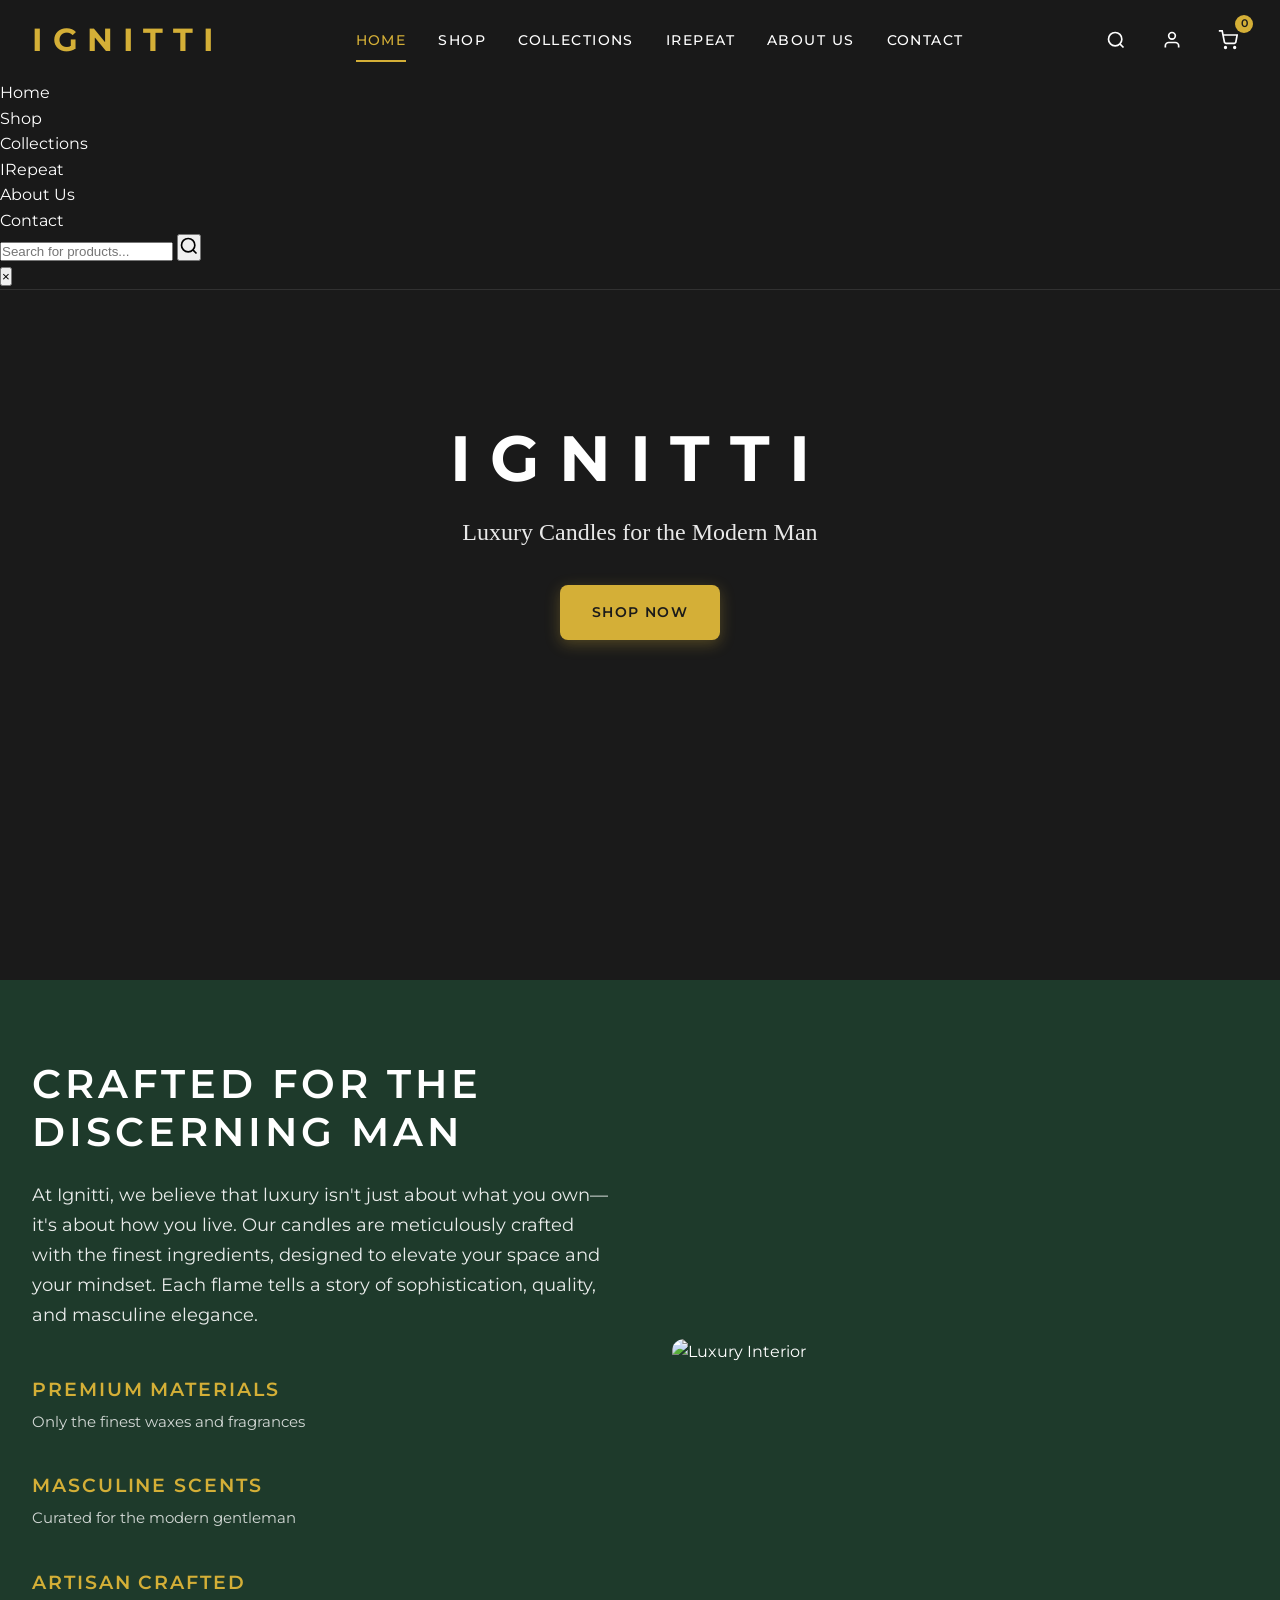
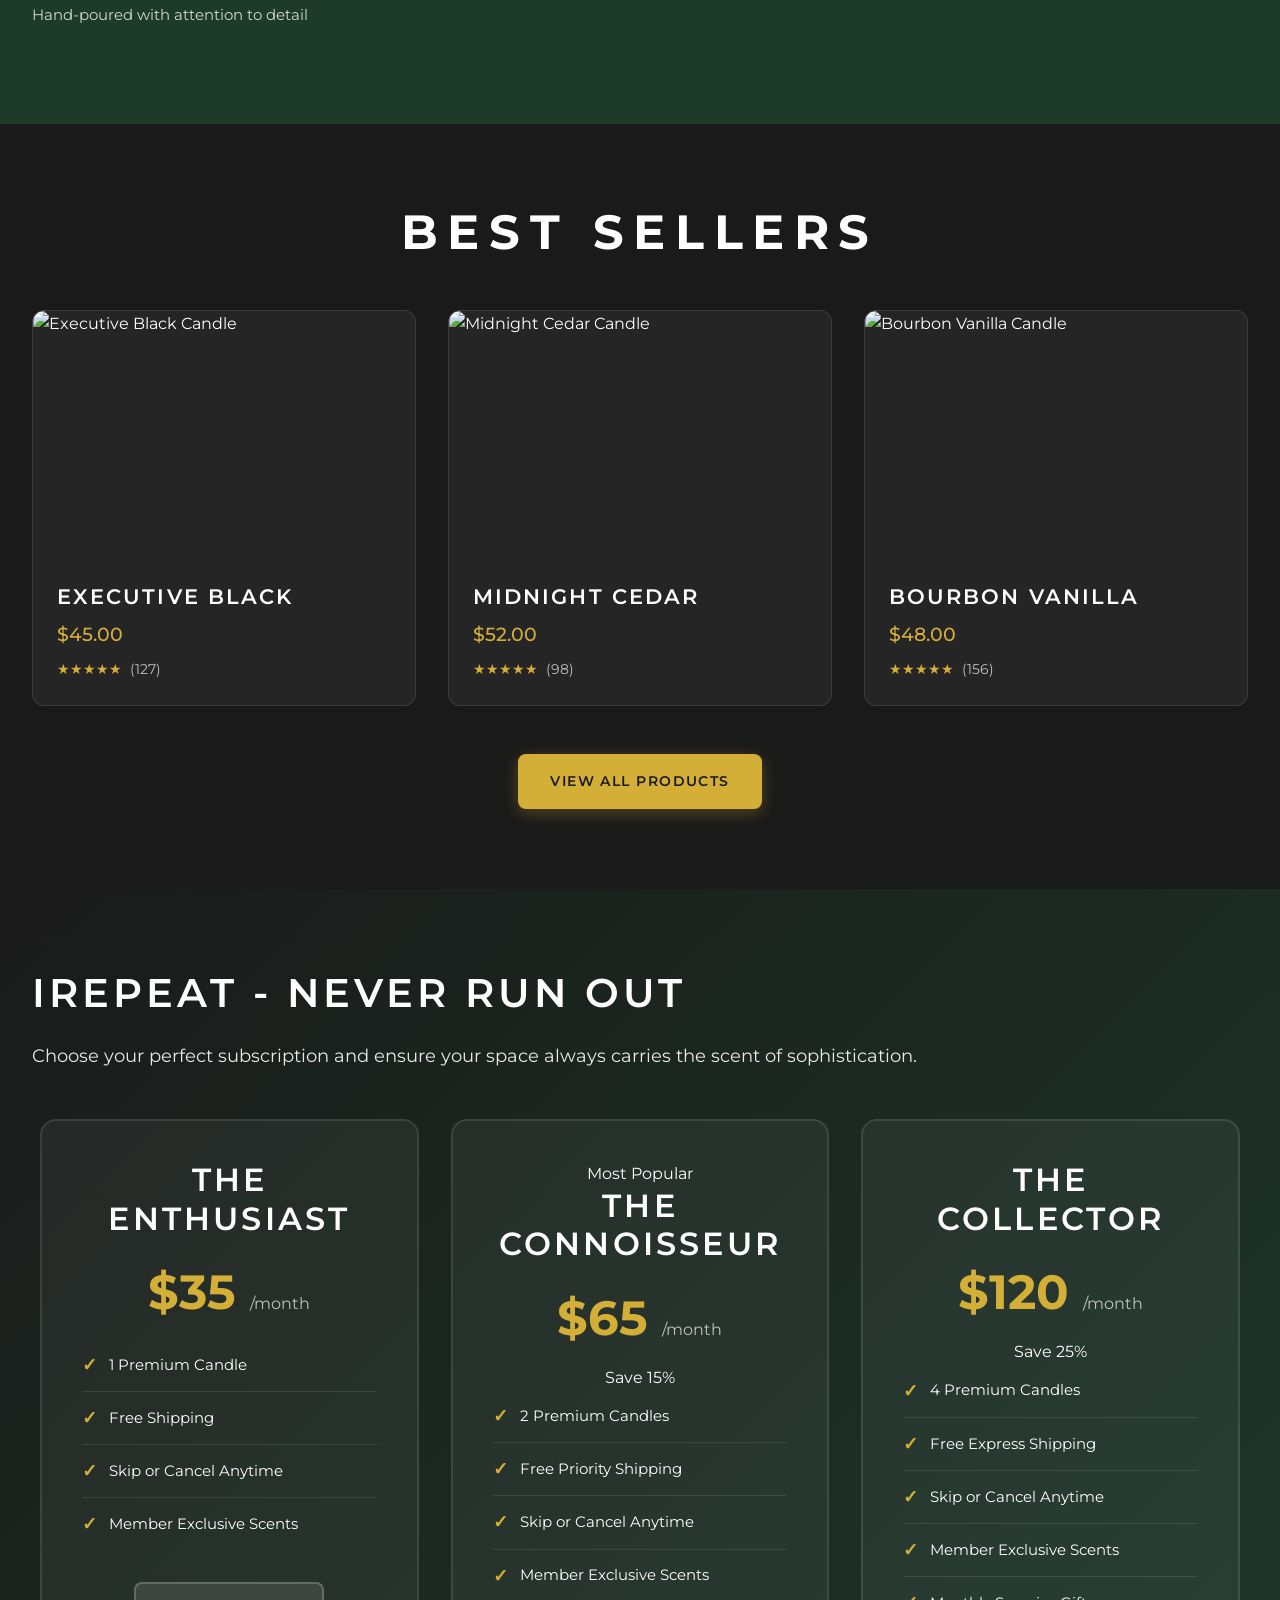
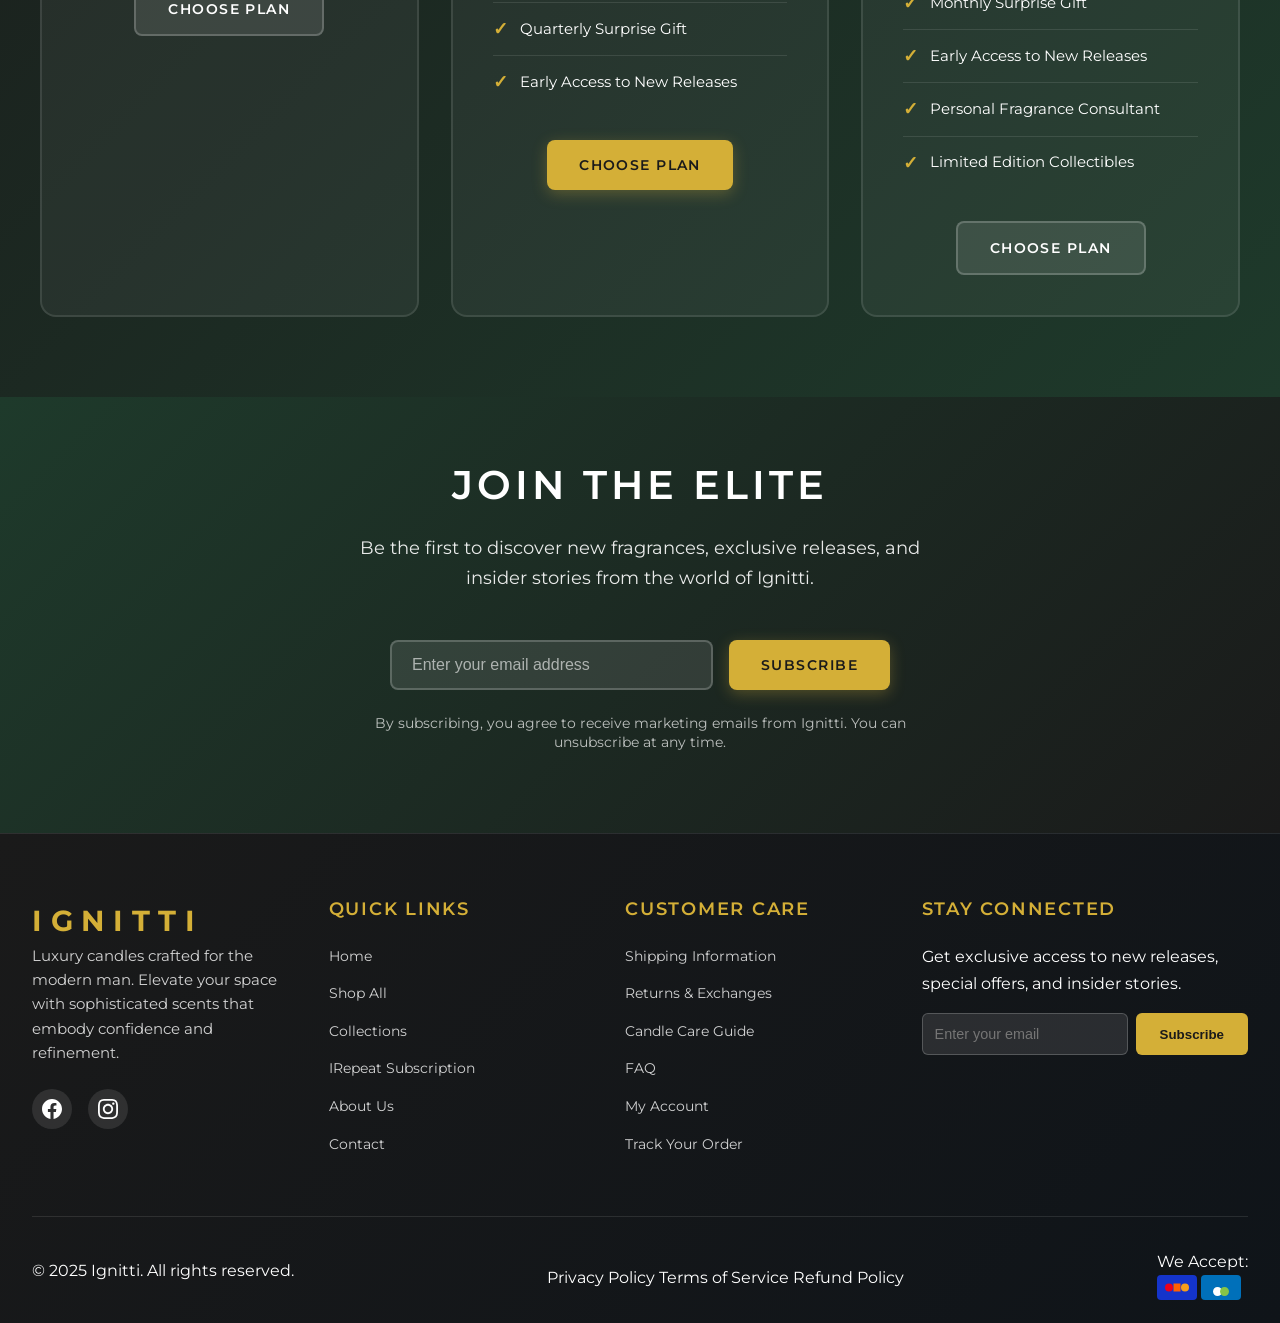
==== commit e184c882: "Improve website layout and appearance with a more organized structure Refactors header and footer st" ====
--- a/index.html
+++ b/index.html
@@ -12,123 +12,7 @@
     <link href="https://fonts.googleapis.com/css2?family=Montserrat:wght@300;400;500;600;700&family=Playfair+Display:wght@400;500;600&display=swap" rel="stylesheet">
     <link rel="stylesheet" href="assets/base.css">
     
-    <style>
-      /* Inline critical CSS to fix layout immediately */
-      body {
-        padding-top: 80px !important;
-        margin: 0;
-        overflow-x: hidden;
-      }
-      
-      .site-header {
-        position: fixed;
-        top: 0;
-        left: 0;
-        width: 100%;
-        background: rgba(26, 26, 26, 0.95);
-        backdrop-filter: blur(10px);
-        border-bottom: 1px solid rgba(255, 255, 255, 0.1);
-        z-index: 1000;
-        transition: all 0.3s ease;
-      }
-      
-      .mobile-nav-overlay {
-        display: none;
-      }
-      
-      .mobile-menu-toggle {
-        display: none;
-        flex-direction: column;
-        background: none;
-        border: none;
-        cursor: pointer;
-        padding: 0.5rem;
-        gap: 4px;
-      }
-      
-      .hamburger-line {
-        width: 24px;
-        height: 2px;
-        background: white;
-        transition: all 0.3s ease;
-      }
-      
-      .hero-section {
-        position: relative;
-        height: 100vh;
-        background-image: url('https://pixabay.com/get/g760ccb6429162df9e33707add3f761a91736d574242bcb1220f32f20415965ff10d058bb8c8031f6fa011630a4838ab74e109e47c470d92a07f0579962cf11f6_1280.jpg');
-        background-size: cover;
-        background-position: center;
-        display: flex;
-        align-items: center;
-        justify-content: center;
-        color: white;
-      }
-
-      .hero-overlay {
-        position: absolute;
-        top: 0;
-        left: 0;
-        width: 100%;
-        height: 100%;
-        background: rgba(26, 26, 26, 0.7);
-        z-index: 1;
-      }
-
-      .hero-content {
-        position: relative;
-        z-index: 2;
-        text-align: center;
-        animation: fadeInUp 1s ease-out;
-      }
-
-      .hero-title {
-        font-family: 'Montserrat', sans-serif;
-        font-size: 4rem;
-        font-weight: 700;
-        letter-spacing: 0.3em;
-        margin-bottom: 1rem;
-        text-transform: uppercase;
-      }
-
-      .hero-subtitle {
-        font-family: 'Playfair Display', serif;
-        font-size: 1.5rem;
-        font-weight: 400;
-        margin-bottom: 2rem;
-        opacity: 0.9;
-      }
-
-      .hero-cta {
-        font-size: 1rem;
-        padding: 1rem 2rem;
-        letter-spacing: 0.2em;
-      }
-
-      @media (max-width: 768px) {
-        .hero-title {
-          font-size: 2.5rem;
-        }
-        
-        .hero-subtitle {
-          font-size: 1.2rem;
-        }
-      }
-      
-      @media (max-width: 768px) {
-        body {
-          padding-top: 70px !important;
-        }
-        
-        .mobile-menu-toggle {
-          display: flex !important;
-        }
-        
-        .header-nav {
-          display: none !important;
-        }
-      }
-    </style>
+
     
     <script>document.documentElement.className = document.documentElement.className.replace('no-js', 'js');</script>
   </head>
@@ -159,19 +43,19 @@
                 <a href="/" class="nav-link active">Home</a>
               </li>
               <li class="nav-item">
-                <a href="#" class="nav-link">Shop</a>
+                <a href="shop.html" class="nav-link">Shop</a>
               </li>
               <li class="nav-item">
-                <a href="#" class="nav-link">Collections</a>
+                <a href="collections.html" class="nav-link">Collections</a>
               </li>
               <li class="nav-item">
-                <a href="#" class="nav-link">IRepeat</a>
+                <a href="irepeat.html" class="nav-link">IRepeat</a>
               </li>
               <li class="nav-item">
-                <a href="#" class="nav-link">About Us</a>
+                <a href="about.html" class="nav-link">About Us</a>
               </li>
               <li class="nav-item">
-                <a href="#" class="nav-link">Contact</a>
+                <a href="contact.html" class="nav-link">Contact</a>
               </li>
             </ul>
           </nav>
@@ -357,7 +241,7 @@
             </div>
           </div>
           <div class="section-cta">
-            <a href="#" class="btn btn-primary">View All Products</a>
+            <a href="shop.html" class="btn btn-primary">View All Products</a>
           </div>
         </div>
       </section>
--- a/assets/base.css
+++ b/assets/base.css
@@ -21,6 +21,1309 @@
   color: #ffffff;
   background-color: #1a1a1a;
   overflow-x: hidden;
+  padding-top: 80px;
+}
+
+@media (max-width: 768px) {
+  body {
+    padding-top: 70px;
+  }
+}
+
+/* Header Styles */
+.site-header {
+  position: fixed;
+  top: 0;
+  left: 0;
+  width: 100%;
+  background: rgba(26, 26, 26, 0.95);
+  backdrop-filter: blur(10px);
+  border-bottom: 1px solid rgba(255, 255, 255, 0.1);
+  z-index: 1000;
+  transition: all 0.3s ease;
+}
+
+.header-container {
+  max-width: 1400px;
+  margin: 0 auto;
+  padding: 0 2rem;
+}
+
+.header-content {
+  display: flex;
+  align-items: center;
+  justify-content: space-between;
+  height: 80px;
+}
+
+.mobile-menu-toggle {
+  display: none;
+  flex-direction: column;
+  background: none;
+  border: none;
+  cursor: pointer;
+  padding: 0.5rem;
+  gap: 4px;
+}
+
+.hamburger-line {
+  width: 24px;
+  height: 2px;
+  background: white;
+  transition: all 0.3s ease;
+}
+
+.header-logo {
+  flex-shrink: 0;
+}
+
+.logo-link {
+  text-decoration: none;
+  color: white;
+}
+
+.logo-text {
+  font-family: 'Montserrat', sans-serif;
+  font-size: 2rem;
+  font-weight: 700;
+  letter-spacing: 0.3em;
+  color: #D4AF37;
+}
+
+.header-nav {
+  flex: 1;
+  display: flex;
+  justify-content: center;
+}
+
+.nav-list {
+  display: flex;
+  list-style: none;
+  margin: 0;
+  padding: 0;
+  gap: 2rem;
+}
+
+.nav-item {
+  position: relative;
+}
+
+.nav-link {
+  font-family: 'Montserrat', sans-serif;
+  font-size: 0.9rem;
+  font-weight: 500;
+  color: white;
+  text-decoration: none;
+  text-transform: uppercase;
+  letter-spacing: 0.1em;
+  padding: 0.5rem 0;
+  transition: color 0.3s ease;
+  position: relative;
+}
+
+.nav-link::after {
+  content: '';
+  position: absolute;
+  bottom: -5px;
+  left: 0;
+  width: 0;
+  height: 2px;
+  background: #D4AF37;
+  transition: width 0.3s ease;
+}
+
+.nav-link:hover,
+.nav-link.active {
+  color: #D4AF37;
+}
+
+.nav-link:hover::after,
+.nav-link.active::after {
+  width: 100%;
+}
+
+.header-actions {
+  display: flex;
+  align-items: center;
+  gap: 1rem;
+}
+
+.header-action {
+  display: flex;
+  align-items: center;
+  justify-content: center;
+  width: 40px;
+  height: 40px;
+  color: white;
+  text-decoration: none;
+  border: none;
+  background: none;
+  cursor: pointer;
+  border-radius: 50%;
+  transition: all 0.3s ease;
+  position: relative;
+}
+
+.header-action:hover {
+  background: rgba(212, 175, 55, 0.2);
+  color: #D4AF37;
+}
+
+.cart-count {
+  position: absolute;
+  top: -5px;
+  right: -5px;
+  background: #D4AF37;
+  color: #1a1a1a;
+  font-size: 0.7rem;
+  font-weight: 600;
+  width: 18px;
+  height: 18px;
+  border-radius: 50%;
+  display: flex;
+  align-items: center;
+  justify-content: center;
+  min-width: 18px;
+}
+
+/* Footer Styles */
+.site-footer {
+  background: linear-gradient(135deg, #1a1a1a 0%, #0f1419 100%);
+  color: white;
+  padding: 4rem 0 1rem;
+  border-top: 1px solid rgba(255, 255, 255, 0.1);
+}
+
+.footer-container {
+  max-width: 1400px;
+  margin: 0 auto;
+  padding: 0 2rem;
+}
+
+.footer-content {
+  display: grid;
+  grid-template-columns: 1fr 1fr 1fr 1fr;
+  gap: 3rem;
+  margin-bottom: 3rem;
+}
+
+.footer-section {
+  animation: fadeInUp 0.6s ease-out;
+}
+
+.footer-logo-text {
+  font-family: 'Montserrat', sans-serif;
+  font-size: 1.8rem;
+  font-weight: 700;
+  letter-spacing: 0.3em;
+  color: #D4AF37;
+}
+
+.company-description {
+  font-size: 0.95rem;
+  line-height: 1.6;
+  opacity: 0.8;
+  margin-bottom: 1.5rem;
+}
+
+.social-links {
+  display: flex;
+  gap: 1rem;
+}
+
+.social-link {
+  display: flex;
+  align-items: center;
+  justify-content: center;
+  width: 40px;
+  height: 40px;
+  background: rgba(255, 255, 255, 0.1);
+  border-radius: 50%;
+  color: white;
+  text-decoration: none;
+  transition: all 0.3s ease;
+}
+
+.social-link:hover {
+  background: #D4AF37;
+  color: #1a1a1a;
+  transform: translateY(-2px);
+}
+
+.footer-title {
+  font-family: 'Montserrat', sans-serif;
+  font-size: 1.1rem;
+  font-weight: 600;
+  text-transform: uppercase;
+  letter-spacing: 0.1em;
+  margin-bottom: 1.5rem;
+  color: #D4AF37;
+}
+
+.footer-links {
+  list-style: none;
+  padding: 0;
+  margin: 0;
+}
+
+.footer-links li {
+  margin-bottom: 0.75rem;
+}
+
+.footer-links a {
+  color: rgba(255, 255, 255, 0.8);
+  text-decoration: none;
+  font-size: 0.9rem;
+  transition: color 0.3s ease;
+}
+
+.footer-links a:hover {
+  color: #D4AF37;
+}
+
+.footer-bottom {
+  border-top: 1px solid rgba(255, 255, 255, 0.1);
+  padding-top: 2rem;
+}
+
+.footer-bottom-content {
+  display: flex;
+  align-items: center;
+  justify-content: space-between;
+  gap: 2rem;
+}
+
+.newsletter-form-group {
+  display: flex;
+  gap: 0.5rem;
+}
+
+.newsletter-email-input {
+  flex: 1;
+  padding: 0.75rem;
+  border: 1px solid rgba(255, 255, 255, 0.2);
+  border-radius: 6px;
+  background: rgba(255, 255, 255, 0.1);
+  color: white;
+  font-size: 0.9rem;
+}
+
+.newsletter-submit-btn {
+  padding: 0.75rem 1.5rem;
+  background: #D4AF37;
+  color: #1a1a1a;
+  border: none;
+  border-radius: 6px;
+  font-weight: 600;
+  cursor: pointer;
+}
+
+@media (max-width: 768px) {
+  .mobile-menu-toggle {
+    display: flex;
+  }
+  
+  .header-nav {
+    display: none;
+  }
+  
+  .header-content {
+    height: 70px;
+  }
+  
+  .logo-text {
+    font-size: 1.5rem;
+  }
+  
+  .footer-content {
+    grid-template-columns: 1fr;
+    gap: 2rem;
+  }
+  
+  .footer-bottom-content {
+    flex-direction: column;
+    text-align: center;
+  }
+}
+
+/* Typography */
+h1, h2, h3, h4, h5, h6 {
+  font-family: 'Montserrat', sans-serif;
+  font-weight: 600;
+  line-height: 1.2;
+  margin-bottom: 1rem;
+}
+
+h1 {
+  font-size: clamp(2.5rem, 5vw, 4rem);
+  font-weight: 700;
+  text-transform: uppercase;
+  letter-spacing: 0.2em;
+}
+
+h2 {
+  font-size: clamp(2rem, 4vw, 3rem);
+  font-weight: 700;
+  text-transform: uppercase;
+  letter-spacing: 0.15em;
+}
+
+h3 {
+  font-size: clamp(1.5rem, 3vw, 2rem);
+  font-weight: 600;
+  text-transform: uppercase;
+  letter-spacing: 0.1em;
+}
+
+p {
+  margin-bottom: 1rem;
+  line-height: 1.7;
+}
+
+a {
+  color: inherit;
+  text-decoration: none;
+  transition: all 0.3s ease;
+}
+
+a:hover {
+  color: #D4AF37;
+}
+
+/* Layout & Container */
+.container {
+  max-width: 1400px;
+  margin: 0 auto;
+  padding: 0 2rem;
+}
+
+@media (max-width: 768px) {
+  .container {
+    padding: 0 1rem;
+  }
+}
+
+.section {
+  padding: 5rem 0;
+}
+
+@media (max-width: 768px) {
+  .section {
+    padding: 3rem 0;
+  }
+}
+
+/* Grid System */
+.grid {
+  display: grid;
+  gap: 2rem;
+}
+
+.grid-1 { grid-template-columns: 1fr; }
+.grid-2 { grid-template-columns: repeat(2, 1fr); }
+.grid-3 { grid-template-columns: repeat(3, 1fr); }
+.grid-4 { grid-template-columns: repeat(4, 1fr); }
+
+@media (max-width: 768px) {
+  .grid-2,
+  .grid-3,
+  .grid-4 {
+    grid-template-columns: 1fr;
+  }
+}
+
+/* Buttons */
+.btn {
+  display: inline-flex;
+  align-items: center;
+  justify-content: center;
+  padding: 1rem 2rem;
+  border: none;
+  border-radius: 8px;
+  font-family: 'Montserrat', sans-serif;
+  font-size: 0.9rem;
+  font-weight: 600;
+  text-transform: uppercase;
+  letter-spacing: 0.1em;
+  text-decoration: none;
+  cursor: pointer;
+  transition: all 0.3s ease;
+  position: relative;
+  overflow: hidden;
+  min-width: 140px;
+}
+
+.btn::before {
+  content: '';
+  position: absolute;
+  top: 0;
+  left: -100%;
+  width: 100%;
+  height: 100%;
+  background: linear-gradient(90deg, transparent, rgba(255, 255, 255, 0.2), transparent);
+  transition: left 0.5s;
+}
+
+.btn:hover::before {
+  left: 100%;
+}
+
+.btn-primary {
+  background: #D4AF37;
+  color: #1a1a1a;
+  box-shadow: 0 4px 15px rgba(212, 175, 55, 0.3);
+}
+
+.btn-primary:hover {
+  background: #B8941F;
+  color: #1a1a1a;
+  transform: translateY(-2px);
+  box-shadow: 0 8px 25px rgba(212, 175, 55, 0.4);
+}
+
+.btn-secondary {
+  background: rgba(255, 255, 255, 0.1);
+  color: #ffffff;
+  border: 2px solid rgba(255, 255, 255, 0.2);
+}
+
+.btn-secondary:hover {
+  background: rgba(212, 175, 55, 0.2);
+  border-color: #D4AF37;
+  color: #D4AF37;
+  transform: translateY(-2px);
+}
+
+/* Cards */
+.card {
+  background: rgba(255, 255, 255, 0.05);
+  border: 1px solid rgba(255, 255, 255, 0.1);
+  border-radius: 12px;
+  padding: 2rem;
+  transition: all 0.3s ease;
+  backdrop-filter: blur(10px);
+}
+
+.card:hover {
+  transform: translateY(-5px);
+  box-shadow: 0 20px 40px rgba(0, 0, 0, 0.3);
+  border-color: rgba(212, 175, 55, 0.3);
+}
+
+/* Section Styles */
+.hero-section {
+  position: relative;
+  height: 100vh;
+  background-image: url('https://pixabay.com/get/g760ccb6429162df9e33707add3f761a91736d574242bcb1220f32f20415965ff10d058bb8c8031f6fa011630a4838ab74e109e47c470d92a07f0579962cf11f6_1280.jpg');
+  background-size: cover;
+  background-position: center;
+  display: flex;
+  align-items: center;
+  justify-content: center;
+  color: white;
+}
+
+.hero-overlay {
+  position: absolute;
+  top: 0;
+  left: 0;
+  width: 100%;
+  height: 100%;
+  background: rgba(26, 26, 26, 0.7);
+  z-index: 1;
+}
+
+.hero-content {
+  position: relative;
+  z-index: 2;
+  text-align: center;
+  animation: fadeInUp 1s ease-out;
+}
+
+.hero-title {
+  font-family: 'Montserrat', sans-serif;
+  font-size: 4rem;
+  font-weight: 700;
+  letter-spacing: 0.3em;
+  margin-bottom: 1rem;
+  text-transform: uppercase;
+}
+
+.hero-subtitle {
+  font-family: 'Playfair Display', serif;
+  font-size: 1.5rem;
+  font-weight: 400;
+  margin-bottom: 2rem;
+  opacity: 0.9;
+}
+
+.hero-cta {
+  font-size: 1rem;
+  padding: 1rem 2rem;
+  letter-spacing: 0.2em;
+}
+
+/* Brand Intro Styles */
+.brand-intro {
+  background-color: #1E3A2B;
+  padding: 5rem 0;
+  color: white;
+}
+
+.brand-intro-content {
+  display: grid;
+  grid-template-columns: 1fr 1fr;
+  gap: 4rem;
+  align-items: center;
+}
+
+.brand-intro-text {
+  animation: fadeInLeft 0.8s ease-out;
+}
+
+.section-title {
+  font-family: 'Montserrat', sans-serif;
+  font-size: 2.5rem;
+  font-weight: 600;
+  margin-bottom: 1.5rem;
+  text-transform: uppercase;
+  letter-spacing: 0.1em;
+}
+
+.section-description {
+  font-size: 1.1rem;
+  line-height: 1.7;
+  margin-bottom: 3rem;
+  opacity: 0.9;
+}
+
+.brand-values {
+  display: grid;
+  gap: 1.5rem;
+}
+
+.value-item h3 {
+  font-family: 'Montserrat', sans-serif;
+  font-size: 1.2rem;
+  font-weight: 600;
+  color: #D4AF37;
+  margin-bottom: 0.5rem;
+  text-transform: uppercase;
+  letter-spacing: 0.1em;
+}
+
+.value-item p {
+  font-size: 0.95rem;
+  opacity: 0.8;
+}
+
+.brand-intro-image {
+  border-radius: 12px;
+  overflow: hidden;
+  animation: fadeInRight 0.8s ease-out;
+}
+
+.brand-intro-image img {
+  width: 100%;
+  height: 400px;
+  object-fit: cover;
+  transition: transform 0.3s ease;
+}
+
+.brand-intro-image:hover img {
+  transform: scale(1.05);
+}
+
+/* Best Sellers Styles */
+.best-sellers {
+  background-color: #1a1a1a;
+  padding: 5rem 0;
+  color: white;
+}
+
+.best-sellers .section-title {
+  font-family: 'Montserrat', sans-serif;
+  font-size: 3rem;
+  font-weight: 700;
+  text-align: center;
+  margin-bottom: 3rem;
+  text-transform: uppercase;
+  letter-spacing: 0.2em;
+}
+
+.products-grid {
+  display: grid;
+  grid-template-columns: repeat(auto-fit, minmax(300px, 1fr));
+  gap: 2rem;
+  margin-bottom: 3rem;
+}
+
+.product-card {
+  background: rgba(255, 255, 255, 0.05);
+  border-radius: 12px;
+  overflow: hidden;
+  transition: transform 0.3s ease, box-shadow 0.3s ease;
+  border: 1px solid rgba(255, 255, 255, 0.1);
+}
+
+.product-card:hover {
+  transform: translateY(-5px);
+  box-shadow: 0 20px 40px rgba(0, 0, 0, 0.3);
+}
+
+.product-image {
+  position: relative;
+  height: 250px;
+  overflow: hidden;
+}
+
+.product-image img {
+  width: 100%;
+  height: 100%;
+  object-fit: cover;
+  transition: transform 0.3s ease;
+}
+
+.product-card:hover .product-image img {
+  transform: scale(1.1);
+}
+
+.product-overlay {
+  position: absolute;
+  top: 0;
+  left: 0;
+  width: 100%;
+  height: 100%;
+  background: rgba(26, 26, 26, 0.8);
+  display: flex;
+  align-items: center;
+  justify-content: center;
+  opacity: 0;
+  transition: opacity 0.3s ease;
+}
+
+.product-card:hover .product-overlay {
+  opacity: 1;
+}
+
+.product-info {
+  padding: 1.5rem;
+}
+
+.product-title {
+  font-family: 'Montserrat', sans-serif;
+  font-size: 1.3rem;
+  font-weight: 600;
+  margin-bottom: 0.5rem;
+  text-transform: uppercase;
+  letter-spacing: 0.1em;
+}
+
+.product-price {
+  font-size: 1.2rem;
+  font-weight: 500;
+  color: #D4AF37;
+  margin-bottom: 0.5rem;
+}
+
+.product-rating {
+  display: flex;
+  align-items: center;
+  gap: 0.5rem;
+}
+
+.stars {
+  color: #D4AF37;
+  font-size: 0.9rem;
+}
+
+.rating-count {
+  font-size: 0.85rem;
+  opacity: 0.7;
+}
+
+.section-cta {
+  text-align: center;
+}
+
+/* Newsletter Styles */
+.newsletter-signup {
+  background: linear-gradient(135deg, #1E3A2B 0%, #1a1a1a 100%);
+  padding: 4rem 0;
+  color: white;
+  text-align: center;
+}
+
+.newsletter-content {
+  max-width: 600px;
+  margin: 0 auto;
+  animation: fadeInUp 0.8s ease-out;
+}
+
+.newsletter-form {
+  margin-bottom: 1.5rem;
+}
+
+.form-group {
+  display: flex;
+  gap: 1rem;
+  max-width: 500px;
+  margin: 0 auto;
+}
+
+.newsletter-input {
+  flex: 1;
+  padding: 0.875rem 1.25rem;
+  border: 2px solid rgba(255, 255, 255, 0.2);
+  border-radius: 8px;
+  background: rgba(255, 255, 255, 0.1);
+  color: white;
+  font-size: 1rem;
+  transition: all 0.3s ease;
+}
+
+.newsletter-input::placeholder {
+  color: rgba(255, 255, 255, 0.6);
+}
+
+.newsletter-input:focus {
+  outline: none;
+  border-color: #D4AF37;
+  background: rgba(255, 255, 255, 0.15);
+  box-shadow: 0 0 0 3px rgba(212, 175, 55, 0.2);
+}
+
+.newsletter-btn {
+  padding: 0.875rem 2rem;
+  white-space: nowrap;
+}
+
+.privacy-notice {
+  font-size: 0.85rem;
+  opacity: 0.7;
+  line-height: 1.4;
+}
+
+/* Animations */
+@keyframes fadeInUp {
+  from {
+    opacity: 0;
+    transform: translateY(30px);
+  }
+  to {
+    opacity: 1;
+    transform: translateY(0);
+  }
+}
+
+@keyframes fadeInLeft {
+  from {
+    opacity: 0;
+    transform: translateX(-30px);
+  }
+  to {
+    opacity: 1;
+    transform: translateX(0);
+  }
+}
+
+@keyframes fadeInRight {
+  from {
+    opacity: 0;
+    transform: translateX(30px);
+  }
+  to {
+    opacity: 1;
+    transform: translateX(0);
+  }
+}
+
+/* Mobile Responsive Adjustments */
+@media (max-width: 768px) {
+  .hero-title {
+    font-size: 2.5rem;
+  }
+  
+  .hero-subtitle {
+    font-size: 1.2rem;
+  }
+  
+  .brand-intro-content {
+    grid-template-columns: 1fr;
+    gap: 2rem;
+  }
+  
+  .section-title {
+    font-size: 2rem;
+  }
+  
+  .products-grid {
+    grid-template-columns: 1fr;
+  }
+  
+  .best-sellers .section-title {
+    font-size: 2rem;
+  }
+  
+  .form-group {
+    flex-direction: column;
+  }
+  
+  .newsletter-btn {
+    width: 100%;
+  }
+}
+
+/* Subscription Tiers Styles */
+.subscription-tiers {
+  background: linear-gradient(135deg, #1a1a1a 0%, #1E3A2B 100%);
+  padding: 5rem 0;
+  color: white;
+}
+
+.subscription-intro {
+  text-align: center;
+  margin-bottom: 4rem;
+}
+
+.subscription-intro .section-title {
+  font-size: 3rem;
+  margin-bottom: 1rem;
+}
+
+.subscription-intro .section-description {
+  font-size: 1.2rem;
+  max-width: 600px;
+  margin: 0 auto;
+  opacity: 0.9;
+}
+
+.tiers-grid {
+  display: grid;
+  grid-template-columns: repeat(auto-fit, minmax(320px, 1fr));
+  gap: 2rem;
+  max-width: 1200px;
+  margin: 0 auto;
+}
+
+.tier-card {
+  background: rgba(255, 255, 255, 0.05);
+  border: 2px solid rgba(255, 255, 255, 0.1);
+  border-radius: 16px;
+  padding: 2.5rem;
+  text-align: center;
+  transition: all 0.4s ease;
+  position: relative;
+  overflow: hidden;
+}
+
+.tier-card::before {
+  content: '';
+  position: absolute;
+  top: 0;
+  left: -100%;
+  width: 100%;
+  height: 100%;
+  background: linear-gradient(90deg, transparent, rgba(212, 175, 55, 0.1), transparent);
+  transition: left 0.6s;
+}
+
+.tier-card:hover::before {
+  left: 100%;
+}
+
+.tier-card:hover {
+  transform: translateY(-10px);
+  border-color: #D4AF37;
+  box-shadow: 0 25px 50px rgba(212, 175, 55, 0.2);
+}
+
+.tier-card.featured {
+  border-color: #D4AF37;
+  background: rgba(212, 175, 55, 0.1);
+  transform: scale(1.05);
+}
+
+.tier-card.featured .tier-badge {
+  background: #D4AF37;
+  color: #1a1a1a;
+  font-weight: 600;
+  padding: 0.5rem 1rem;
+  border-radius: 20px;
+  font-size: 0.8rem;
+  text-transform: uppercase;
+  letter-spacing: 0.1em;
+  margin-bottom: 1rem;
+  display: inline-block;
+}
+
+.tier-title {
+  font-family: 'Montserrat', sans-serif;
+  font-size: 1.8rem;
+  font-weight: 700;
+  margin-bottom: 0.5rem;
+  text-transform: uppercase;
+  letter-spacing: 0.1em;
+}
+
+.tier-price {
+  font-size: 3rem;
+  font-weight: 700;
+  color: #D4AF37;
+  margin-bottom: 0.5rem;
+}
+
+.tier-price .currency {
+  font-size: 1.5rem;
+  vertical-align: top;
+}
+
+.tier-price .period {
+  font-size: 1rem;
+  color: rgba(255, 255, 255, 0.7);
+  font-weight: 400;
+}
+
+.tier-description {
+  font-size: 1rem;
+  opacity: 0.8;
+  margin-bottom: 2rem;
+  line-height: 1.6;
+}
+
+.tier-features {
+  list-style: none;
+  padding: 0;
+  margin: 0 0 2rem 0;
+  text-align: left;
+}
+
+.tier-features li {
+  display: flex;
+  align-items: center;
+  padding: 0.75rem 0;
+  border-bottom: 1px solid rgba(255, 255, 255, 0.1);
+  font-size: 0.95rem;
+}
+
+.tier-features li:last-child {
+  border-bottom: none;
+}
+
+.tier-features li::before {
+  content: '✓';
+  color: #D4AF37;
+  font-weight: bold;
+  margin-right: 0.75rem;
+  font-size: 1.1rem;
+}
+
+.tier-cta {
+  width: 100%;
+  padding: 1rem;
+  font-size: 1rem;
+  font-weight: 600;
+  text-transform: uppercase;
+  letter-spacing: 0.1em;
+}
+
+.tier-card.featured .tier-cta {
+  background: #D4AF37;
+  color: #1a1a1a;
+}
+
+.tier-card:not(.featured) .tier-cta {
+  background: rgba(255, 255, 255, 0.1);
+  color: white;
+  border: 2px solid rgba(255, 255, 255, 0.2);
+}
+
+.tier-card:not(.featured) .tier-cta:hover {
+  background: rgba(212, 175, 55, 0.2);
+  border-color: #D4AF37;
+  color: #D4AF37;
+}
+
+/* Product Grid & Filter Styles */
+.product-filters {
+  display: flex;
+  justify-content: center;
+  gap: 1rem;
+  margin-bottom: 3rem;
+  flex-wrap: wrap;
+}
+
+.filter-btn {
+  padding: 0.75rem 1.5rem;
+  background: rgba(255, 255, 255, 0.1);
+  border: 1px solid rgba(255, 255, 255, 0.2);
+  border-radius: 25px;
+  color: white;
+  font-size: 0.9rem;
+  font-weight: 500;
+  text-transform: uppercase;
+  letter-spacing: 0.05em;
+  cursor: pointer;
+  transition: all 0.3s ease;
+}
+
+.filter-btn:hover,
+.filter-btn.active {
+  background: #D4AF37;
+  border-color: #D4AF37;
+  color: #1a1a1a;
+}
+
+.shop-grid {
+  display: grid;
+  grid-template-columns: repeat(auto-fit, minmax(280px, 1fr));
+  gap: 2rem;
+  margin-bottom: 3rem;
+}
+
+.shop-product-card {
+  background: rgba(255, 255, 255, 0.05);
+  border-radius: 12px;
+  overflow: hidden;
+  transition: all 0.3s ease;
+  border: 1px solid rgba(255, 255, 255, 0.1);
+  position: relative;
+}
+
+.shop-product-card:hover {
+  transform: translateY(-8px);
+  box-shadow: 0 25px 50px rgba(0, 0, 0, 0.3);
+  border-color: rgba(212, 175, 55, 0.3);
+}
+
+.shop-product-image {
+  position: relative;
+  height: 280px;
+  overflow: hidden;
+}
+
+.shop-product-image img {
+  width: 100%;
+  height: 100%;
+  object-fit: cover;
+  transition: transform 0.4s ease;
+}
+
+.shop-product-card:hover .shop-product-image img {
+  transform: scale(1.1);
+}
+
+.product-badge {
+  position: absolute;
+  top: 1rem;
+  right: 1rem;
+  background: #D4AF37;
+  color: #1a1a1a;
+  padding: 0.25rem 0.75rem;
+  border-radius: 15px;
+  font-size: 0.75rem;
+  font-weight: 600;
+  text-transform: uppercase;
+  letter-spacing: 0.05em;
+}
+
+.quick-view {
+  position: absolute;
+  bottom: -50px;
+  left: 50%;
+  transform: translateX(-50%);
+  background: #D4AF37;
+  color: #1a1a1a;
+  padding: 0.75rem 1.5rem;
+  border-radius: 25px;
+  font-weight: 600;
+  text-transform: uppercase;
+  letter-spacing: 0.05em;
+  transition: all 0.3s ease;
+  opacity: 0;
+}
+
+.shop-product-card:hover .quick-view {
+  bottom: 1rem;
+  opacity: 1;
+}
+
+.shop-product-info {
+  padding: 1.5rem;
+}
+
+.shop-product-title {
+  font-family: 'Montserrat', sans-serif;
+  font-size: 1.2rem;
+  font-weight: 600;
+  margin-bottom: 0.5rem;
+  text-transform: uppercase;
+  letter-spacing: 0.05em;
+}
+
+.shop-product-description {
+  font-size: 0.9rem;
+  opacity: 0.8;
+  margin-bottom: 1rem;
+  line-height: 1.5;
+}
+
+.shop-product-price {
+  font-size: 1.3rem;
+  font-weight: 600;
+  color: #D4AF37;
+  margin-bottom: 0.5rem;
+}
+
+.shop-product-rating {
+  display: flex;
+  align-items: center;
+  gap: 0.5rem;
+  margin-bottom: 1rem;
+}
+
+.add-to-cart {
+  width: 100%;
+  padding: 0.875rem;
+  background: rgba(255, 255, 255, 0.1);
+  border: 1px solid rgba(255, 255, 255, 0.2);
+  border-radius: 6px;
+  color: white;
+  font-weight: 600;
+  text-transform: uppercase;
+  letter-spacing: 0.05em;
+  cursor: pointer;
+  transition: all 0.3s ease;
+}
+
+.add-to-cart:hover {
+  background: #D4AF37;
+  border-color: #D4AF37;
+  color: #1a1a1a;
+}
+
+/* Collections Page Styles */
+.collections-header {
+  text-align: center;
+  padding: 4rem 0;
+  background: linear-gradient(135deg, #1E3A2B 0%, #1a1a1a 100%);
+}
+
+.collections-grid {
+  display: grid;
+  grid-template-columns: repeat(auto-fit, minmax(350px, 1fr));
+  gap: 3rem;
+  margin-bottom: 3rem;
+}
+
+.collection-card {
+  position: relative;
+  border-radius: 16px;
+  overflow: hidden;
+  height: 400px;
+  background: rgba(255, 255, 255, 0.05);
+  border: 1px solid rgba(255, 255, 255, 0.1);
+  transition: all 0.4s ease;
+}
+
+.collection-card:hover {
+  transform: translateY(-10px);
+  box-shadow: 0 30px 60px rgba(0, 0, 0, 0.3);
+}
+
+.collection-image {
+  position: absolute;
+  top: 0;
+  left: 0;
+  width: 100%;
+  height: 100%;
+}
+
+.collection-image img {
+  width: 100%;
+  height: 100%;
+  object-fit: cover;
+  transition: transform 0.4s ease;
+}
+
+.collection-card:hover .collection-image img {
+  transform: scale(1.1);
+}
+
+.collection-overlay {
+  position: absolute;
+  top: 0;
+  left: 0;
+  width: 100%;
+  height: 100%;
+  background: linear-gradient(to bottom, rgba(26, 26, 26, 0.3) 0%, rgba(26, 26, 26, 0.8) 100%);
+  display: flex;
+  flex-direction: column;
+  justify-content: flex-end;
+  padding: 2rem;
+  color: white;
+}
+
+.collection-title {
+  font-family: 'Montserrat', sans-serif;
+  font-size: 2rem;
+  font-weight: 700;
+  margin-bottom: 1rem;
+  text-transform: uppercase;
+  letter-spacing: 0.1em;
+}
+
+.collection-description {
+  font-size: 1rem;
+  line-height: 1.6;
+  margin-bottom: 1.5rem;
+  opacity: 0.9;
+}
+
+.collection-cta {
+  align-self: flex-start;
+  padding: 0.875rem 2rem;
+  background: #D4AF37;
+  color: #1a1a1a;
+  border-radius: 6px;
+  font-weight: 600;
+  text-transform: uppercase;
+  letter-spacing: 0.05em;
+  text-decoration: none;
+  transition: all 0.3s ease;
+}
+
+.collection-cta:hover {
+  background: #B8941F;
+  transform: translateY(-2px);
+}
+
+@media (max-width: 768px) {
+  .subscription-intro .section-title {
+    font-size: 2rem;
+  }
+  
+  .tier-card.featured {
+    transform: none;
+  }
+  
+  .product-filters {
+    justify-content: flex-start;
+    overflow-x: auto;
+    padding-bottom: 1rem;
+  }
+  
+  .shop-grid {
+    grid-template-columns: repeat(auto-fit, minmax(250px, 1fr));
+  }
+  
+  .collections-grid {
+    grid-template-columns: 1fr;
+  }
+  
+  .collection-card {
+    height: 350px;
+  }
 }
 
 /* Typography */
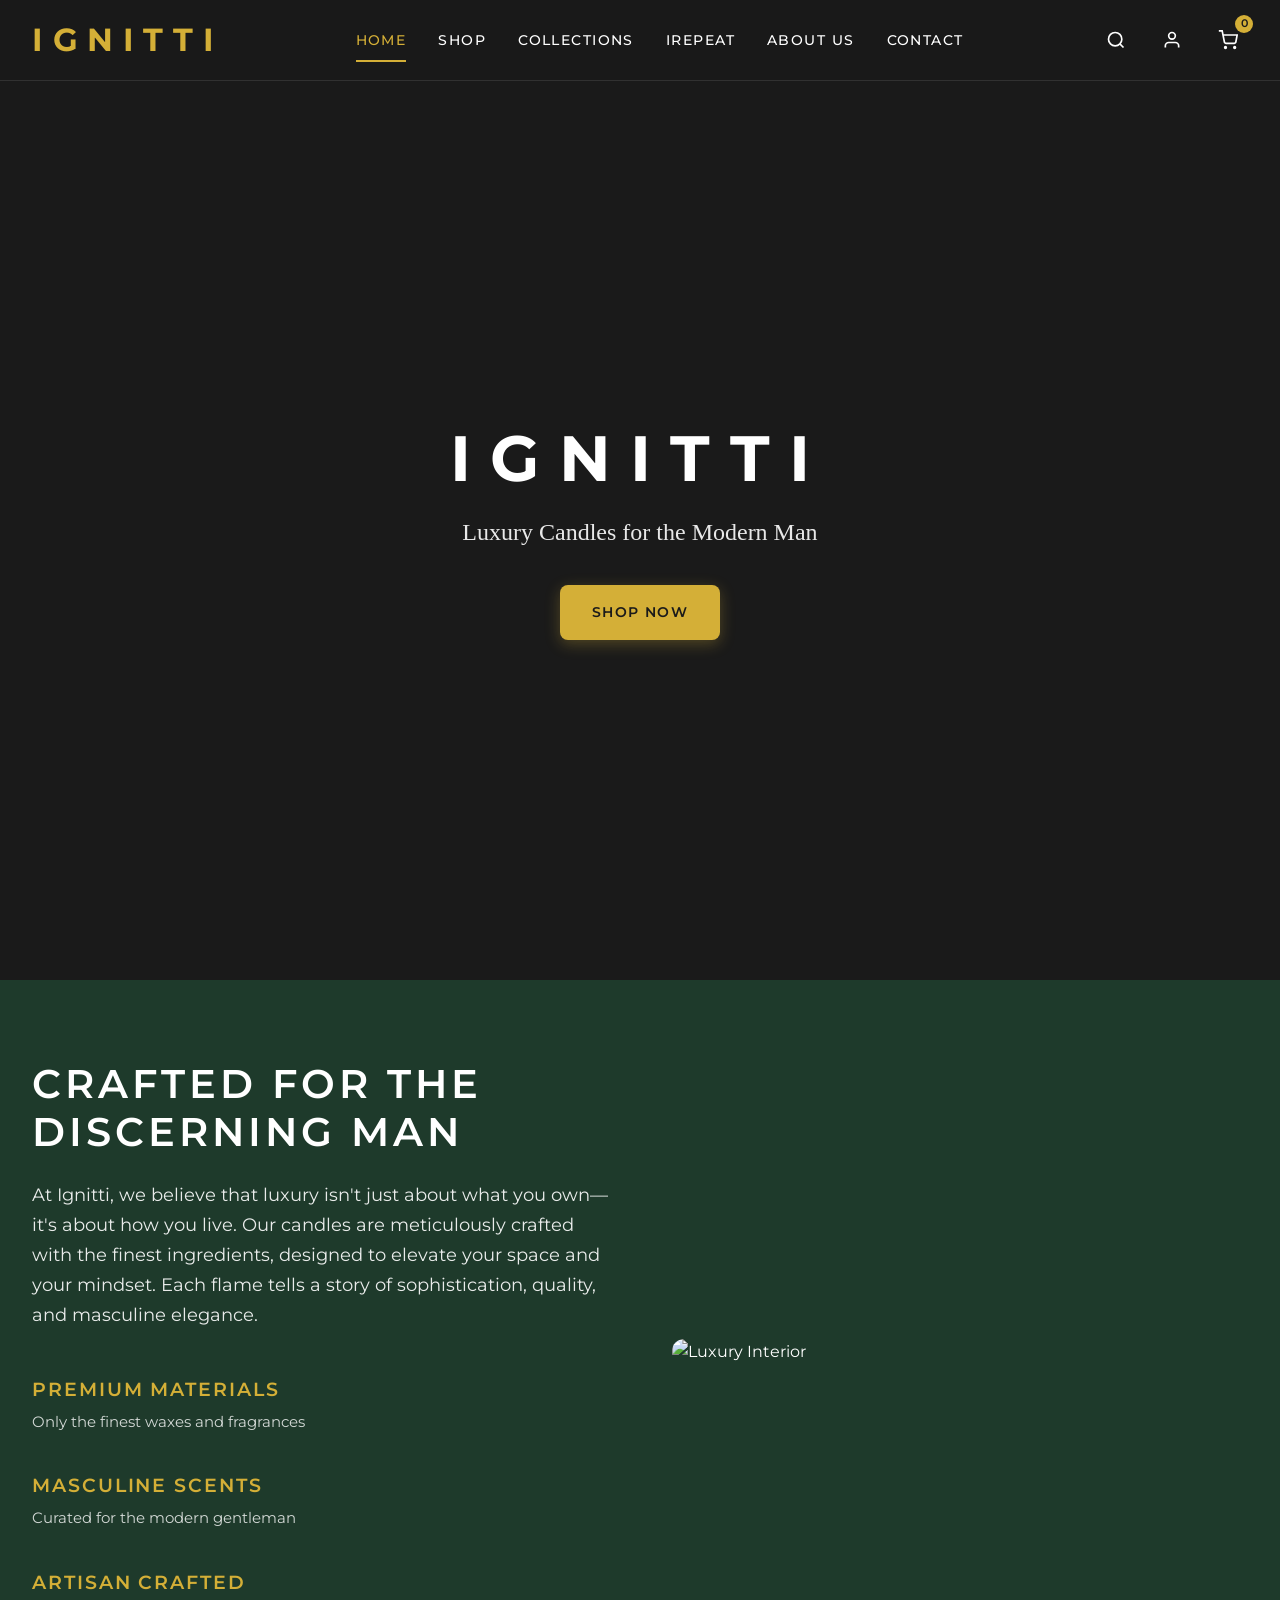
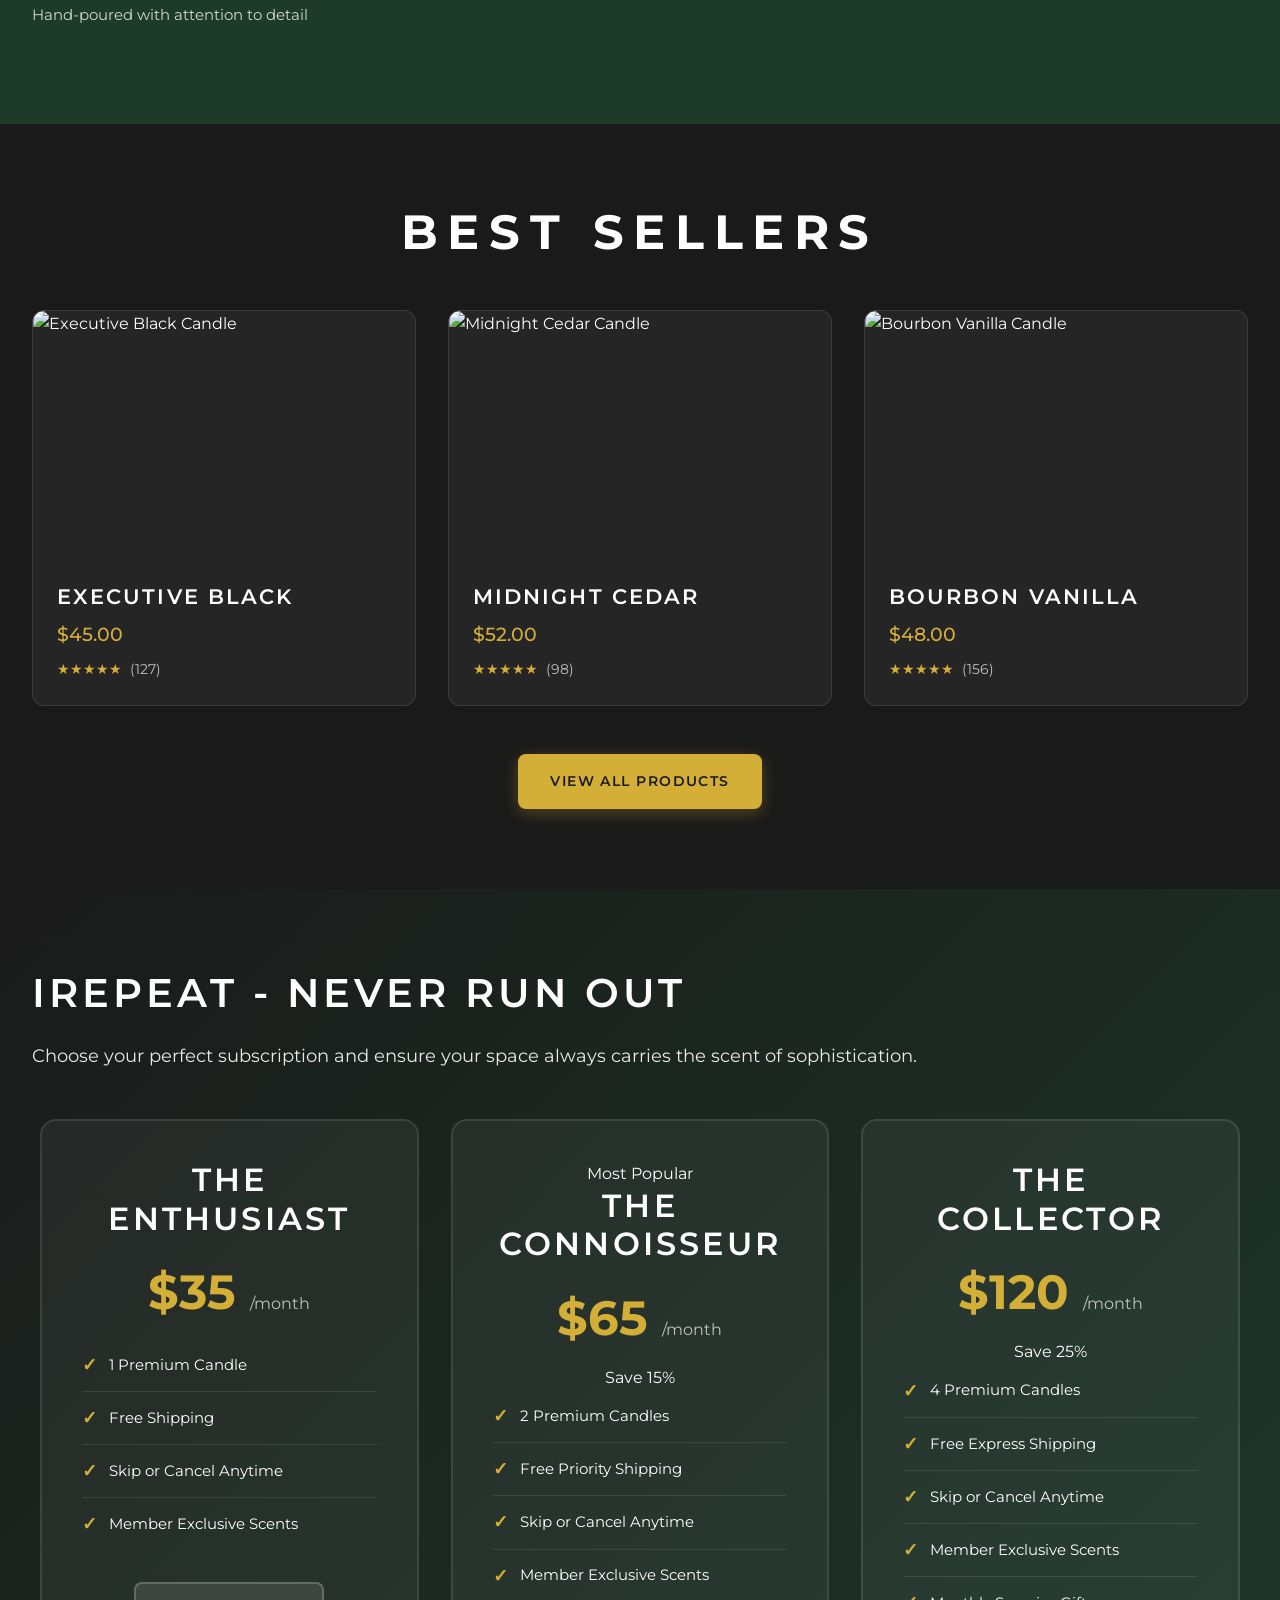
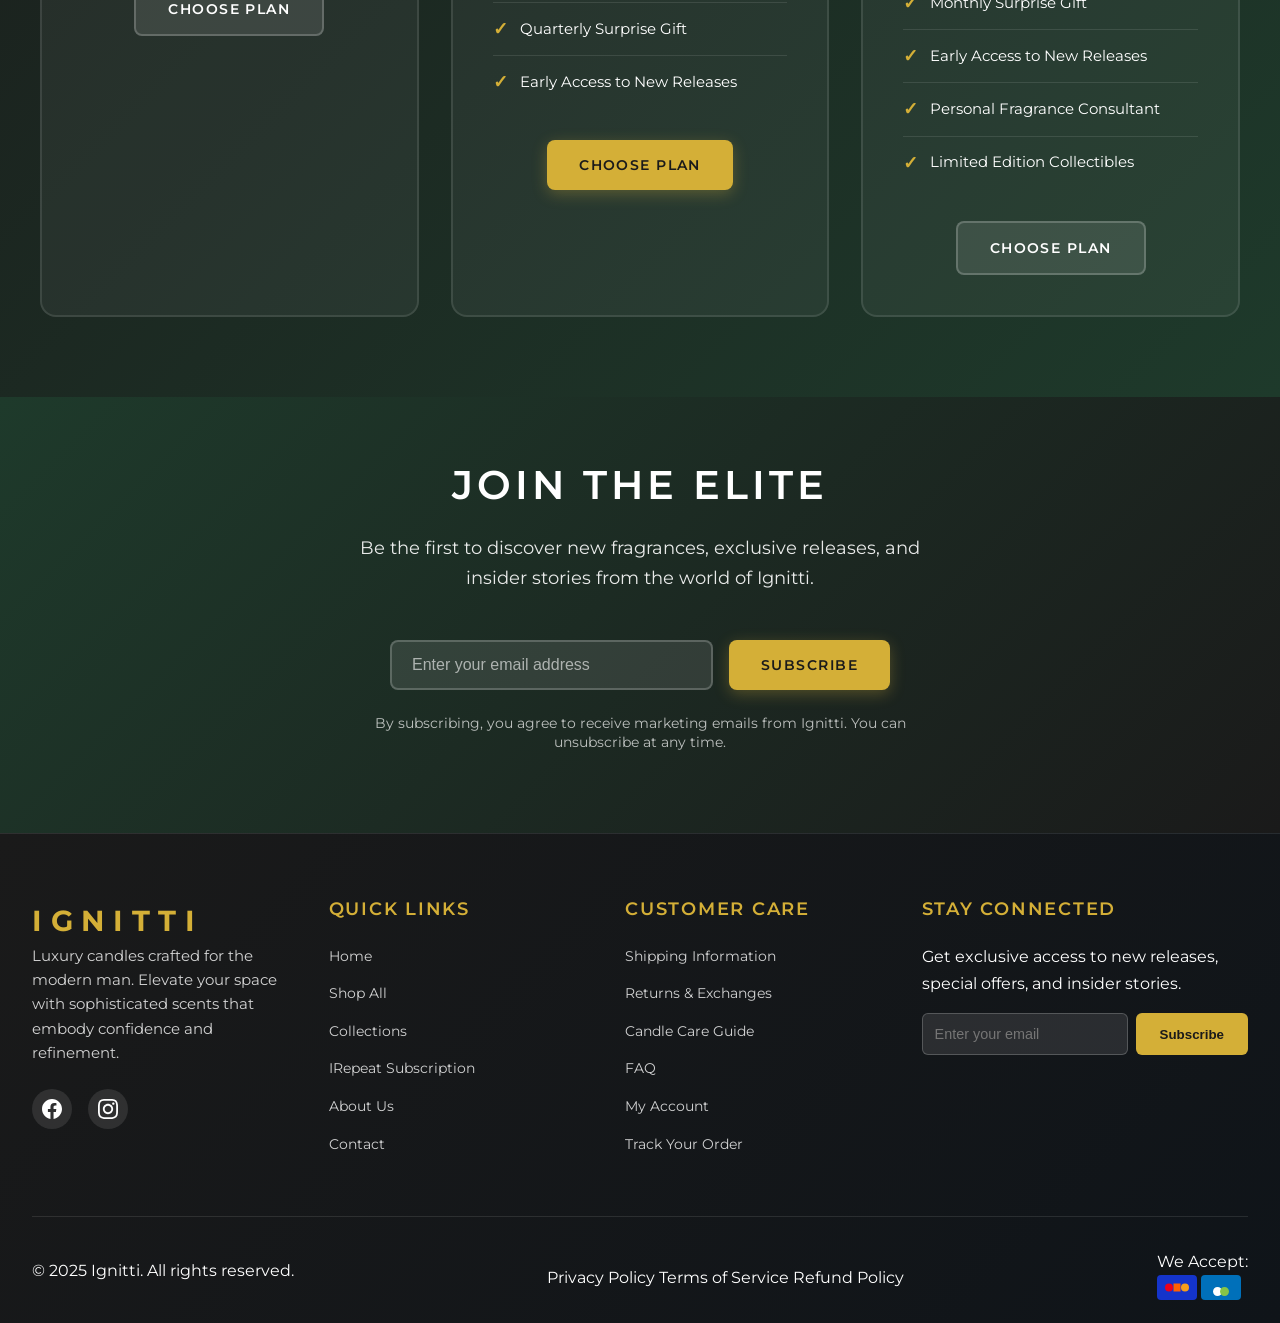
==== commit b9f7f6ab: "Improve mobile navigation and search, fix duplicate menu display Implements mobile navigation and se" ====
--- a/index.html
+++ b/index.html
@@ -99,19 +99,19 @@
               <a href="/" class="mobile-nav-link">Home</a>
             </li>
             <li class="mobile-nav-item">
-              <a href="#" class="mobile-nav-link">Shop</a>
+              <a href="shop.html" class="mobile-nav-link">Shop</a>
             </li>
             <li class="mobile-nav-item">
-              <a href="#" class="mobile-nav-link">Collections</a>
+              <a href="collections.html" class="mobile-nav-link">Collections</a>
             </li>
             <li class="mobile-nav-item">
-              <a href="#" class="mobile-nav-link">IRepeat</a>
+              <a href="irepeat.html" class="mobile-nav-link">IRepeat</a>
             </li>
             <li class="mobile-nav-item">
-              <a href="#" class="mobile-nav-link">About Us</a>
+              <a href="about.html" class="mobile-nav-link">About Us</a>
             </li>
             <li class="mobile-nav-item">
-              <a href="#" class="mobile-nav-link">Contact</a>
+              <a href="contact.html" class="mobile-nav-link">Contact</a>
             </li>
           </ul>
         </div>
--- a/assets/base.css
+++ b/assets/base.css
@@ -1326,6 +1326,170 @@
   }
 }
 
+/* Mobile Navigation & Search Overlay Styles */
+.mobile-nav-overlay {
+  position: fixed;
+  top: 0;
+  left: 0;
+  width: 100%;
+  height: 100vh;
+  background: rgba(26, 26, 26, 0.98);
+  z-index: 999;
+  opacity: 0;
+  visibility: hidden;
+  transition: all 0.3s ease;
+  display: flex;
+  align-items: center;
+  justify-content: center;
+}
+
+.mobile-nav-overlay.active {
+  opacity: 1;
+  visibility: visible;
+}
+
+.mobile-nav-content {
+  text-align: center;
+}
+
+.mobile-nav-list {
+  list-style: none;
+  padding: 0;
+  margin: 0;
+}
+
+.mobile-nav-item {
+  margin-bottom: 2rem;
+}
+
+.mobile-nav-link {
+  font-family: 'Montserrat', sans-serif;
+  font-size: 1.5rem;
+  font-weight: 600;
+  color: white;
+  text-decoration: none;
+  text-transform: uppercase;
+  letter-spacing: 0.1em;
+  transition: color 0.3s ease;
+}
+
+.mobile-nav-link:hover {
+  color: #D4AF37;
+}
+
+/* Search Overlay Styles */
+.search-overlay {
+  position: fixed;
+  top: 0;
+  left: 0;
+  width: 100%;
+  height: 100vh;
+  background: rgba(26, 26, 26, 0.95);
+  backdrop-filter: blur(10px);
+  z-index: 1001;
+  display: flex;
+  align-items: center;
+  justify-content: center;
+  opacity: 0;
+  visibility: hidden;
+  transition: all 0.3s ease;
+}
+
+.search-overlay.active {
+  opacity: 1;
+  visibility: visible;
+}
+
+.search-content {
+  position: relative;
+  width: 100%;
+  max-width: 600px;
+  padding: 2rem;
+}
+
+.search-form {
+  position: relative;
+  display: flex;
+  align-items: center;
+  background: rgba(255, 255, 255, 0.1);
+  border: 2px solid rgba(255, 255, 255, 0.2);
+  border-radius: 50px;
+  padding: 0.5rem;
+  transition: all 0.3s ease;
+}
+
+.search-form:focus-within {
+  border-color: #D4AF37;
+  box-shadow: 0 0 0 3px rgba(212, 175, 55, 0.2);
+}
+
+.search-input {
+  flex: 1;
+  background: none;
+  border: none;
+  padding: 1rem 1.5rem;
+  font-size: 1.2rem;
+  color: white;
+  outline: none;
+}
+
+.search-input::placeholder {
+  color: rgba(255, 255, 255, 0.6);
+}
+
+.search-submit {
+  background: #D4AF37;
+  border: none;
+  border-radius: 50%;
+  width: 50px;
+  height: 50px;
+  display: flex;
+  align-items: center;
+  justify-content: center;
+  color: #1a1a1a;
+  cursor: pointer;
+  transition: all 0.3s ease;
+}
+
+.search-submit:hover {
+  background: #B8941F;
+  transform: scale(1.05);
+}
+
+.search-close {
+  position: absolute;
+  top: -60px;
+  right: 0;
+  background: none;
+  border: none;
+  color: white;
+  font-size: 2rem;
+  cursor: pointer;
+  width: 40px;
+  height: 40px;
+  display: flex;
+  align-items: center;
+  justify-content: center;
+  border-radius: 50%;
+  transition: all 0.3s ease;
+}
+
+.search-close:hover {
+  background: rgba(255, 255, 255, 0.1);
+  color: #D4AF37;
+}
+
+/* Fix duplicate menu display on mobile */
+@media (max-width: 768px) {
+  .header-nav {
+    display: none !important;
+  }
+  
+  .mobile-menu-toggle {
+    display: flex;
+  }
+}
+
 /* Typography */
 h1, h2, h3, h4, h5, h6 {
   font-family: 'Montserrat', sans-serif;
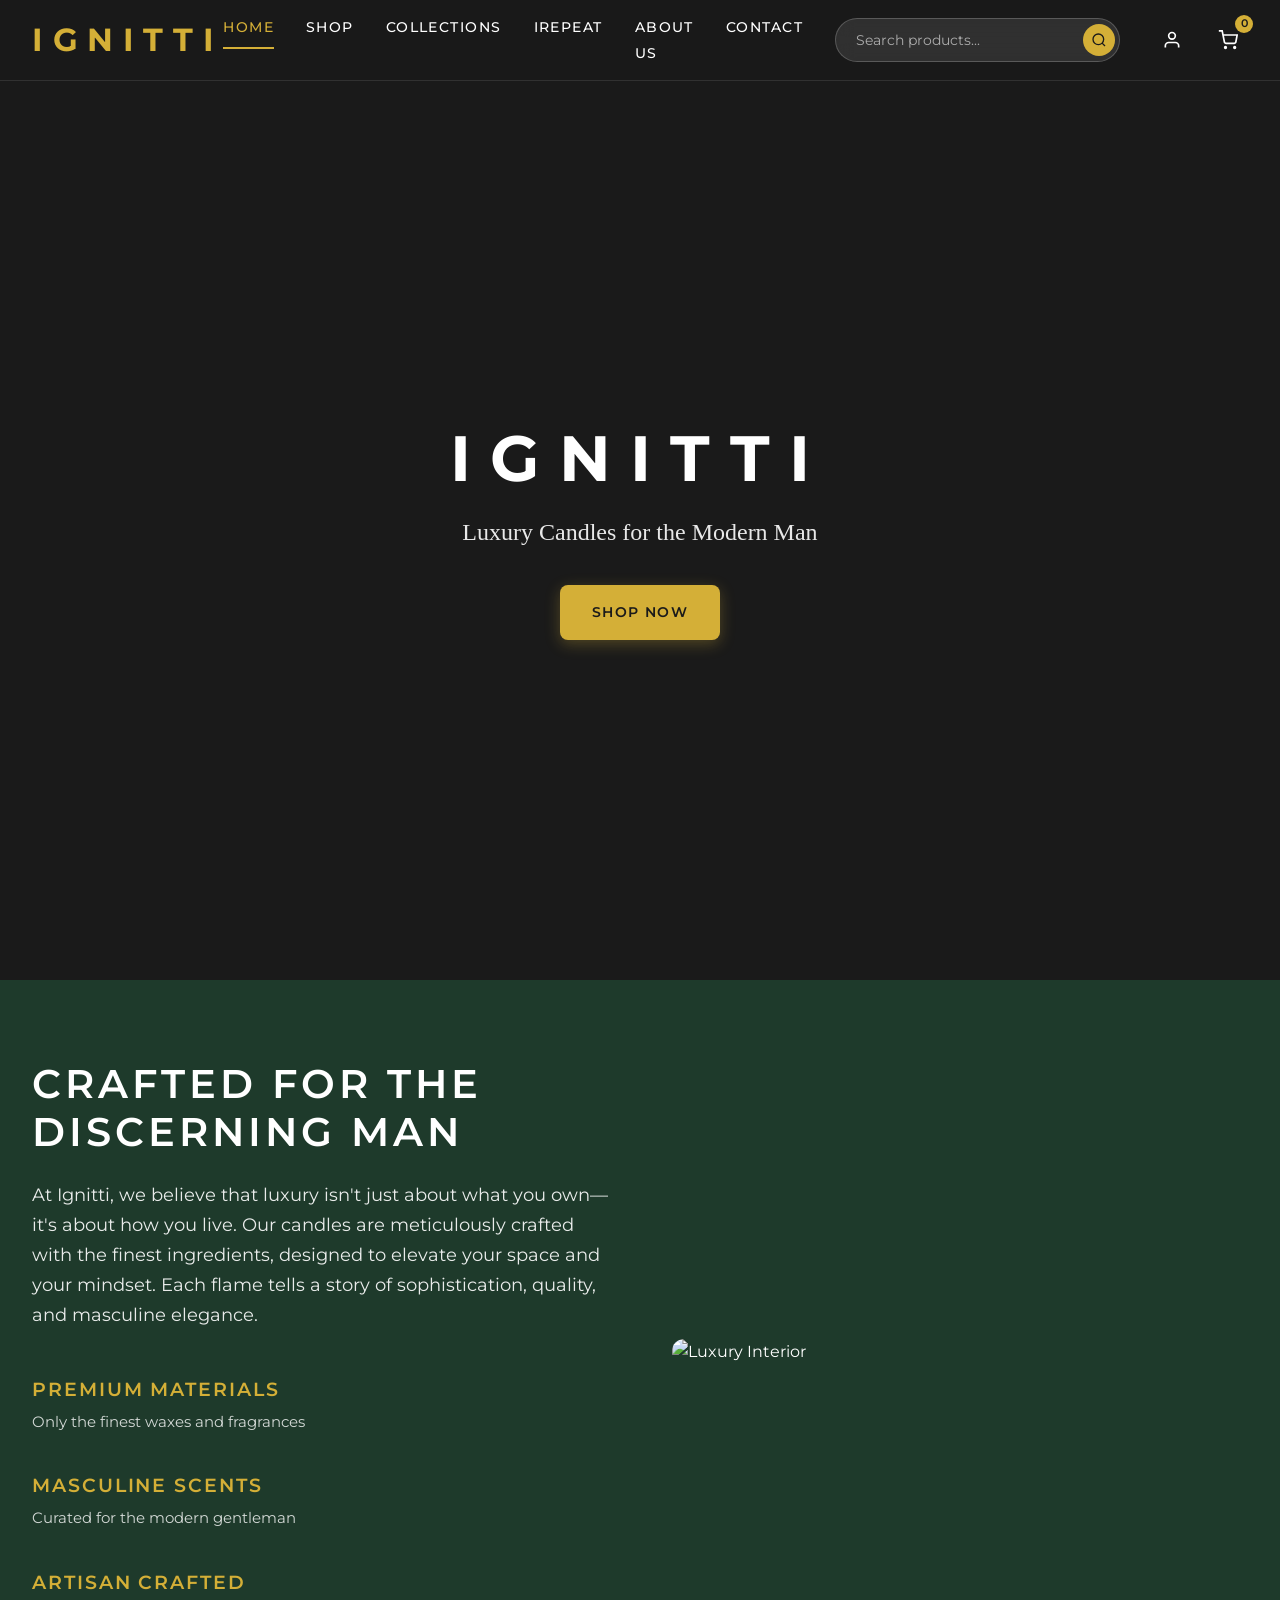
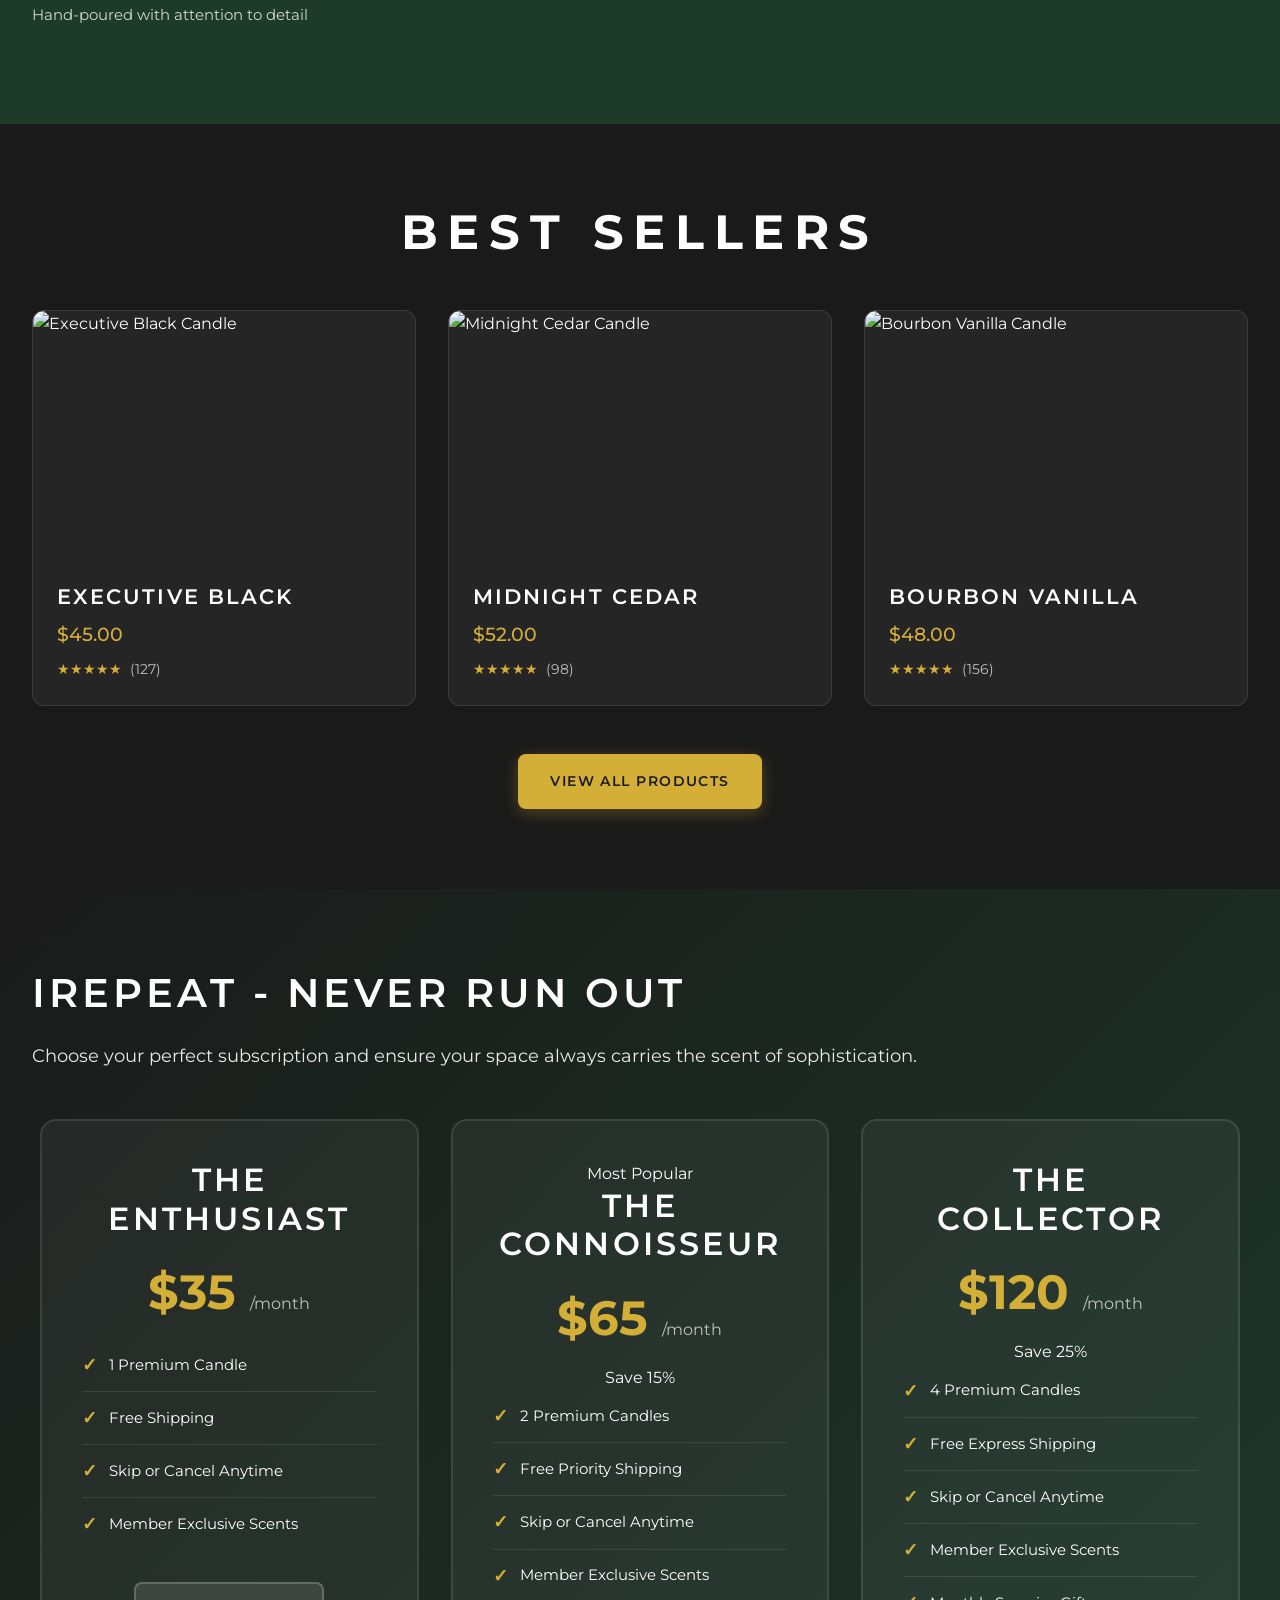
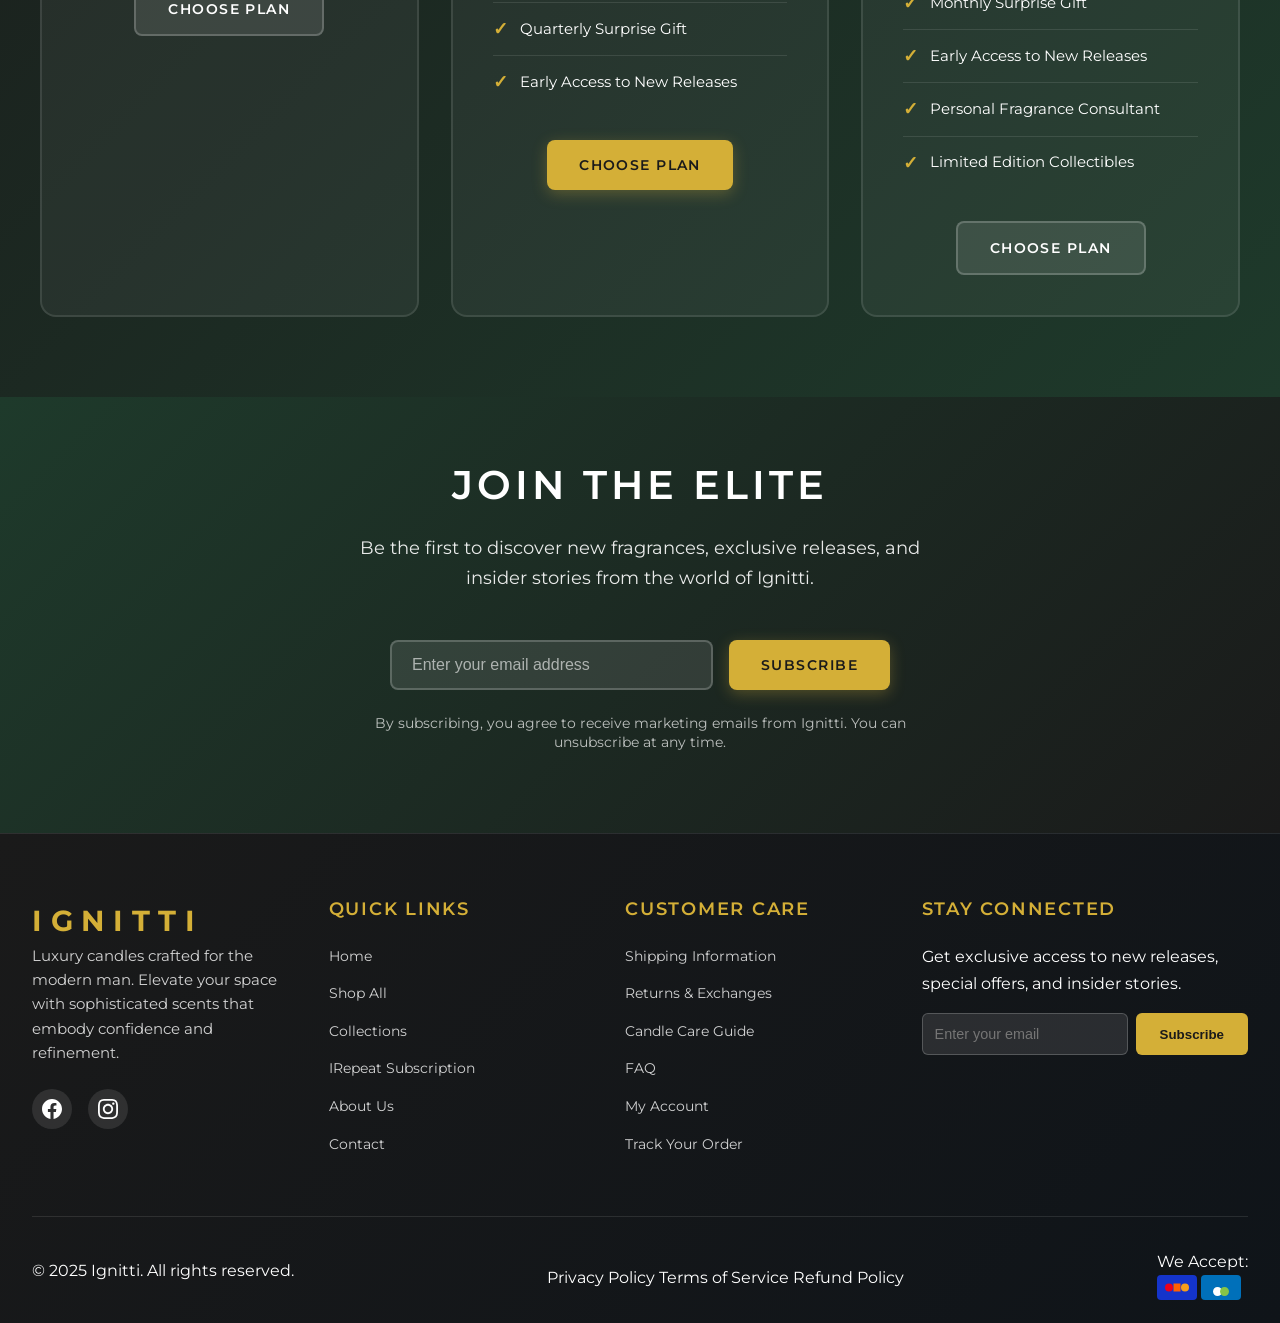
==== commit 2dd39b94: "Place a product search bar directly within the header for easier access Implements an inline search " ====
--- a/index.html
+++ b/index.html
@@ -60,16 +60,24 @@
             </ul>
           </nav>
           
+          <!-- Search Bar (Inline) -->
+          <div class="header-search">
+            <form class="search-form-inline">
+              <input type="search" 
+                     placeholder="Search products..." 
+                     class="search-input-inline"
+                     autocomplete="off">
+              <button type="submit" class="search-submit-inline">
+                <svg width="16" height="16" viewBox="0 0 24 24" fill="none" stroke="currentColor" stroke-width="2">
+                  <circle cx="11" cy="11" r="8"></circle>
+                  <path d="m21 21-4.35-4.35"></path>
+                </svg>
+              </button>
+            </form>
+          </div>
+
           <!-- Header Actions -->
           <div class="header-actions">
-            <!-- Search -->
-            <button class="header-action search-toggle" aria-label="Search">
-              <svg width="20" height="20" viewBox="0 0 24 24" fill="none" stroke="currentColor" stroke-width="2">
-                <circle cx="11" cy="11" r="8"></circle>
-                <path d="m21 21-4.35-4.35"></path>
-              </svg>
-            </button>
-            
             <!-- Account -->
             <a href="#" class="header-action" aria-label="Account">
               <svg width="20" height="20" viewBox="0 0 24 24" fill="none" stroke="currentColor" stroke-width="2">
@@ -117,24 +125,7 @@
         </div>
       </div>
       
-      <!-- Search Overlay -->
-      <div class="search-overlay">
-        <div class="search-content">
-          <form class="search-form">
-            <input type="search" 
-                   placeholder="Search for products..." 
-                   class="search-input"
-                   autocomplete="off">
-            <button type="submit" class="search-submit">
-              <svg width="20" height="20" viewBox="0 0 24 24" fill="none" stroke="currentColor" stroke-width="2">
-                <circle cx="11" cy="11" r="8"></circle>
-                <path d="m21 21-4.35-4.35"></path>
-              </svg>
-            </button>
-          </form>
-          <button class="search-close" aria-label="Close search">×</button>
-        </div>
-      </div>
+
     </header>
 
     <main id="MainContent" class="content-for-layout focus-none" role="main" tabindex="-1">
@@ -478,10 +469,19 @@
         // Mobile menu toggle
         if (mobileMenuToggle && mobileNavOverlay) {
           mobileMenuToggle.addEventListener('click', function() {
-            mobileMenuToggle.classList.toggle('active');
-            mobileNavOverlay.style.display = mobileNavOverlay.style.display === 'block' ? 'none' : 'block';
-            document.body.style.overflow = mobileNavOverlay.style.display === 'block' ? 'hidden' : '';
+            const isActive = mobileNavOverlay.classList.contains('active');
+            if (isActive) {
+              closeMobileMenu();
+            } else {
+              openMobileMenu();
+            }
           });
+
+          function openMobileMenu() {
+            mobileNavOverlay.classList.add('active');
+            mobileMenuToggle.classList.add('active');
+            document.body.style.overflow = 'hidden';
+          }
 
           // Close mobile menu when clicking overlay
           mobileNavOverlay.addEventListener('click', function(e) {
@@ -502,12 +502,13 @@
         // Search functionality
         if (searchToggle && searchOverlay) {
           searchToggle.addEventListener('click', function() {
-            searchOverlay.style.display = 'flex';
+            console.log('Search button clicked');
+            searchOverlay.classList.add('active');
             document.body.style.overflow = 'hidden';
             
             const searchInput = searchOverlay.querySelector('.search-input');
             if (searchInput) {
-              setTimeout(() => searchInput.focus(), 100);
+              setTimeout(() => searchInput.focus(), 300);
             }
           });
         }
@@ -535,14 +536,14 @@
         function closeMobileMenu() {
           if (mobileMenuToggle && mobileNavOverlay) {
             mobileMenuToggle.classList.remove('active');
-            mobileNavOverlay.style.display = 'none';
+            mobileNavOverlay.classList.remove('active');
             document.body.style.overflow = '';
           }
         }
 
         function closeSearch() {
           if (searchOverlay) {
-            searchOverlay.style.display = 'none';
+            searchOverlay.classList.remove('active');
             document.body.style.overflow = '';
           }
         }
--- a/assets/base.css
+++ b/assets/base.css
@@ -142,10 +142,72 @@
   width: 100%;
 }
 
+/* Header Search Inline Styles */
+.header-search {
+  flex: 1;
+  max-width: 400px;
+  margin: 0 2rem;
+}
+
+.search-form-inline {
+  position: relative;
+  display: flex;
+  align-items: center;
+  background: rgba(255, 255, 255, 0.1);
+  border: 1px solid rgba(255, 255, 255, 0.2);
+  border-radius: 25px;
+  padding: 0.25rem;
+  transition: all 0.3s ease;
+  backdrop-filter: blur(10px);
+}
+
+.search-form-inline:focus-within {
+  border-color: #D4AF37;
+  box-shadow: 0 0 0 2px rgba(212, 175, 55, 0.2);
+  background: rgba(255, 255, 255, 0.15);
+}
+
+.search-input-inline {
+  flex: 1;
+  background: none;
+  border: none;
+  padding: 0.5rem 1rem;
+  font-size: 0.9rem;
+  color: white;
+  outline: none;
+  font-family: 'Montserrat', sans-serif;
+}
+
+.search-input-inline::placeholder {
+  color: rgba(255, 255, 255, 0.6);
+  font-size: 0.85rem;
+}
+
+.search-submit-inline {
+  background: #D4AF37;
+  border: none;
+  border-radius: 50%;
+  width: 32px;
+  height: 32px;
+  display: flex;
+  align-items: center;
+  justify-content: center;
+  color: #1a1a1a;
+  cursor: pointer;
+  transition: all 0.3s ease;
+  flex-shrink: 0;
+}
+
+.search-submit-inline:hover {
+  background: #B8941F;
+  transform: scale(1.05);
+}
+
 .header-actions {
   display: flex;
   align-items: center;
   gap: 1rem;
+  flex-shrink: 0;
 }
 
 .header-action {
@@ -327,6 +389,21 @@
     display: none;
   }
   
+  .header-search {
+    margin: 0 1rem;
+    max-width: 200px;
+  }
+  
+  .search-input-inline {
+    padding: 0.4rem 0.75rem;
+    font-size: 0.8rem;
+  }
+  
+  .search-submit-inline {
+    width: 28px;
+    height: 28px;
+  }
+  
   .header-content {
     height: 70px;
   }
@@ -1479,14 +1556,36 @@
   color: #D4AF37;
 }
 
-/* Fix duplicate menu display on mobile */
+/* Mobile Menu Hamburger Animation */
+.mobile-menu-toggle.active .hamburger-line:nth-child(1) {
+  transform: rotate(45deg) translate(5px, 5px);
+}
+
+.mobile-menu-toggle.active .hamburger-line:nth-child(2) {
+  opacity: 0;
+}
+
+.mobile-menu-toggle.active .hamburger-line:nth-child(3) {
+  transform: rotate(-45deg) translate(7px, -6px);
+}
+
+/* Fix duplicate menu display and ensure proper responsive behavior */
 @media (max-width: 768px) {
   .header-nav {
     display: none !important;
   }
   
   .mobile-menu-toggle {
-    display: flex;
+    display: flex !important;
+  }
+  
+  .header-actions {
+    gap: 0.5rem;
+  }
+  
+  .header-action {
+    width: 35px;
+    height: 35px;
   }
 }
 
